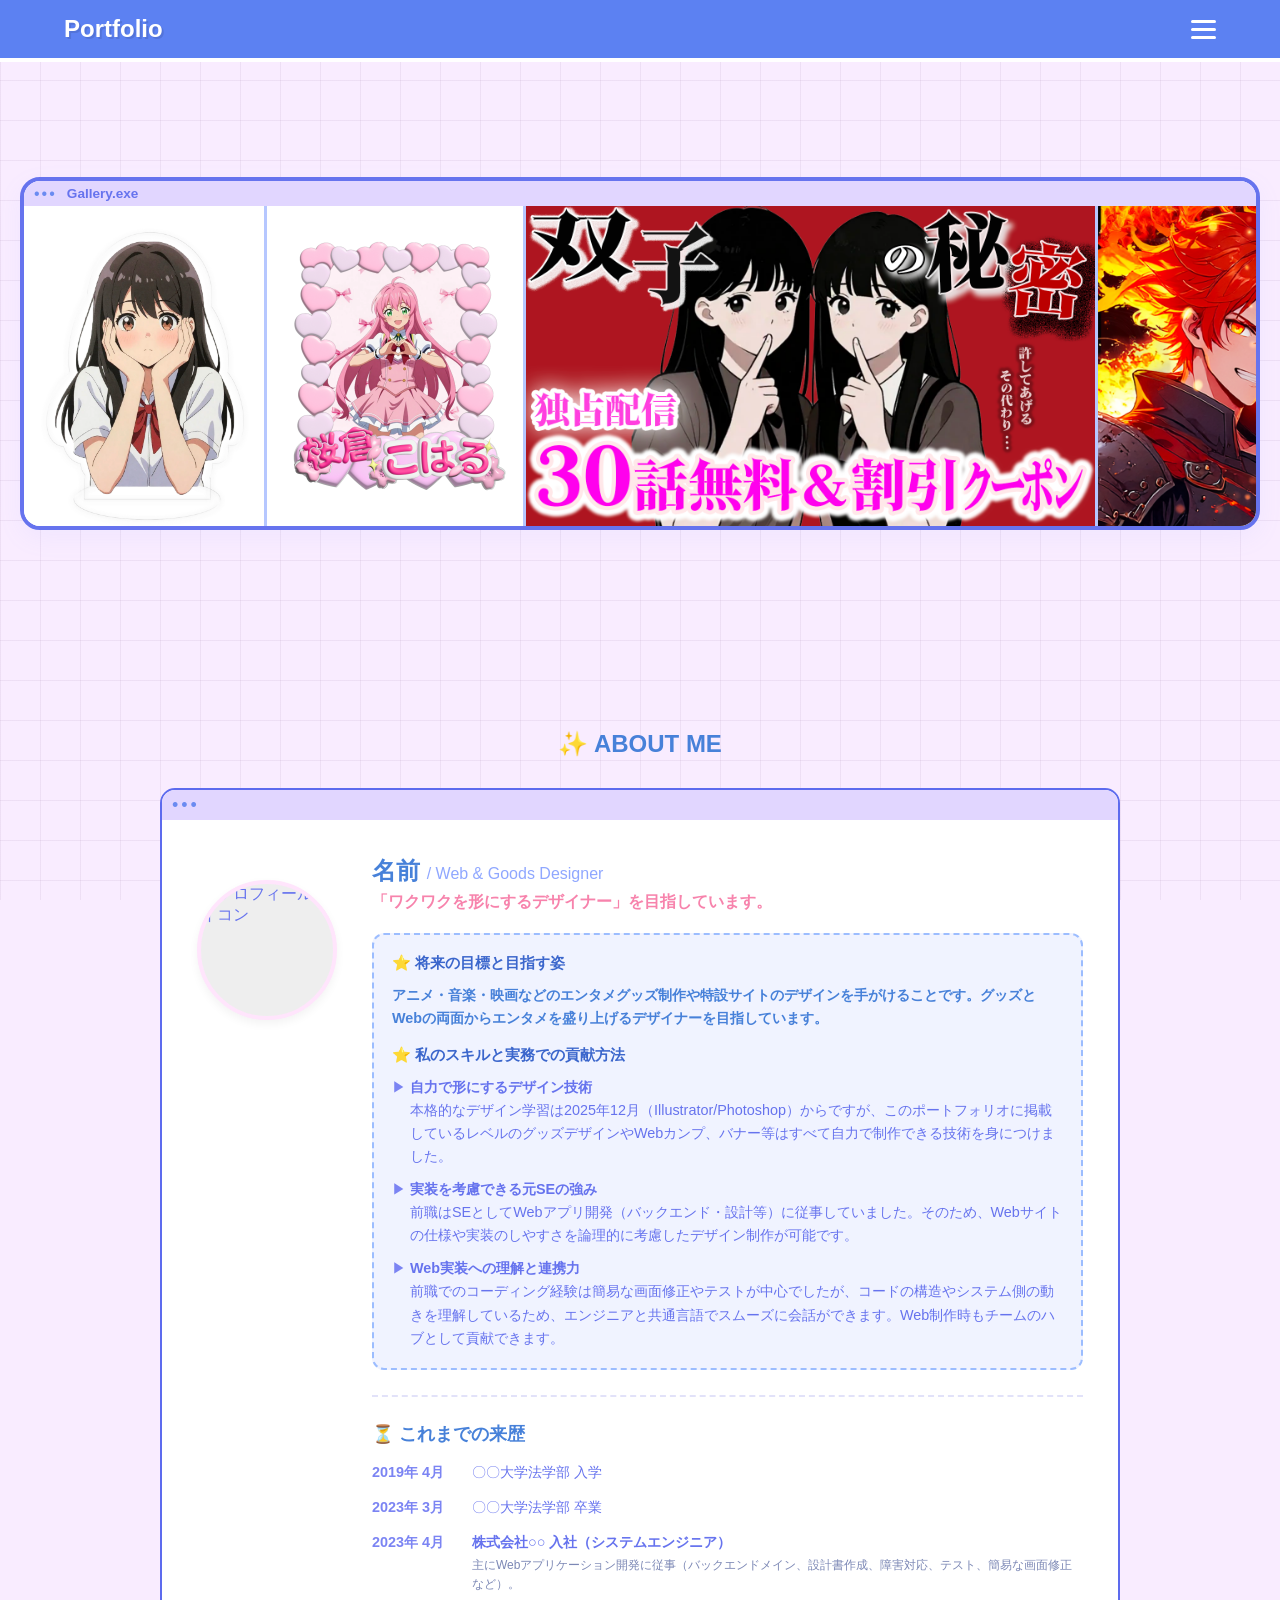
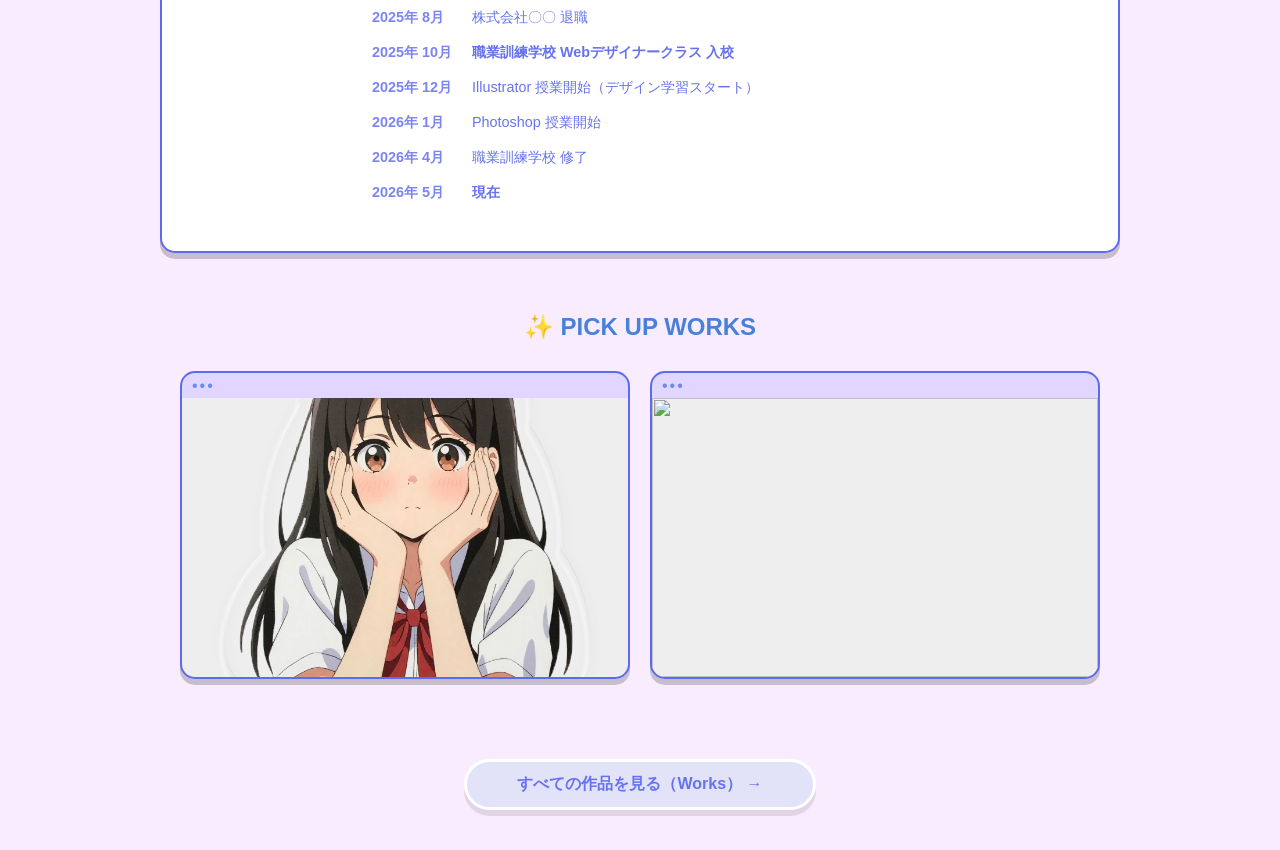
==== index.html @ a5342bfe "Add files via upload" ====
<!DOCTYPE html>
<html lang="ja">

<head>
    <meta charset="UTF-8">
    <meta name="viewport" content="width=device-width, initial-scale=1.0">
    <title>Cute Portfolio | Dreamy Works</title>
    <link rel="stylesheet" href="style.css">
    <link rel="stylesheet" href="https://fonts.googleapis.com/css2?family=Kosugi+Maru&family=Potta+One&display=swap">
    <link rel="stylesheet" href="https://cdnjs.cloudflare.com/ajax/libs/font-awesome/6.5.1/css/all.min.css">
</head>

<body class="cute-theme">

    <div id="loader">
        <div class="heart-spinner">
            <span class="heart">♥️</span>
            <p>Now Loading...</p>
        </div>
    </div>

    <header class="cute-header">
        <div class="logo">Portfolio</div>
        <div class="menu-trigger" id="menu-btn">
            <span></span><span></span><span></span>
        </div>
    </header>

    <nav id="compact-menu">
        <div class="menu-close" id="menu-close">×</div>
        <ul>
            <li><a href="index.html">TOP</a></li>
            <li><a href="#about-section">ABOUT</a></li>
            <li><a href="works.html">WORKS</a></li>
        </ul>
        <div class="menu-deco">💖✨</div>
    </nav>

    <main style="padding-top: 20px;">

        <div class="hero-section">
            <div class="window-frame hero-window">
                <div class="win-header">
                    <span class="dots">•••</span>
                    <span class="win-title-text">Gallery.exe</span>
                </div>
                <div class="hero-content">
                    <div class="hero-slider-zone">
                        <div class="slider-track">
                            <img src="image/akusutajk.png" alt="作品1">
                            <img src="image/cardcase.png" alt="作品2">
                            <img src="image/magagin_lp.png" alt="作品3">
                            <img src="image/thumbnail.png" alt="作品4">

                            <img src="image/akusutajk.png" alt="作品1リピート">
                            <img src="image/cardcase.png" alt="作品2リピート">
                            <img src="image/magagin_lp.png" alt="作品3リピート">
                            <img src="image/thumbnail.png" alt="作品4リピート">

                        </div>
                    </div>
                </div>
            </div>
        </div>

        <h2 class="main-section-title" id="about-section">✨ ABOUT ME</h2>

        <div class="profile-wrapper">
            <div class="window-frame profile-card">
                <div class="win-header">
                    <span class="dots">•••</span>
                </div>
                <div class="profile-content">
                    <div class="profile-avatar">
                        <img src="image/utiwa.png" alt="プロフィールアイコン">
                    </div>

                    <div class="profile-text">
                        <h2>名前 <span class="job-sub">/ Web & Goods Designer</span></h2>
                        <p class="intro-lead">「ワクワクを形にするデザイナー」を目指しています。</p>

                        <div class="strength-box">
                            <p class="box-title">⭐️ 将来の目標と目指す姿</p>
                            <p style="font-size: 0.9rem; line-height: 1.6; margin-bottom: 15px; font-weight: bold; color: #4781d9;">
                                アニメ・音楽・映画などのエンタメグッズ制作や特設サイトのデザインを手がけることです。グッズとWebの両面からエンタメを盛り上げるデザイナーを目指しています。</p>

                            <p class="box-title">⭐️ 私のスキルと実務での貢献方法</p>
                            <ul>
                                <li><strong>自力で形にするデザイン技術<br></strong>本格的なデザイン学習は2025年12月（Illustrator/Photoshop）からですが、このポートフォリオに掲載しているレベルのグッズデザインやWebカンプ、バナー等はすべて自力で制作できる技術を身につけました。
                                </li>
                                <li><strong>実装を考慮できる元SEの強み<br></strong>前職はSEとしてWebアプリ開発（バックエンド・設計等）に従事していました。そのため、Webサイトの仕様や実装のしやすさを論理的に考慮したデザイン制作が可能です。
                                </li>
                                <li><strong>Web実装への理解と連携力<br></strong>前職でのコーディング経験は簡易な画面修正やテストが中心でしたが、コードの構造やシステム側の動きを理解しているため、エンジニアと共通言語でスムーズに会話ができます。Web制作時もチームのハブとして貢献できます。
                                </li>
                            </ul>
                        </div>

                        <hr class="profile-divider">

                        <div class="history-section">
                            <h3>⏳ これまでの来歴</h3>
                            <ul class="history-list">
                                <li>
                                    <span class="history-date">2019年 4月</span>
                                    <span class="history-event">〇〇大学法学部 入学</span>
                                </li>
                                <li>
                                    <span class="history-date">2023年 3月</span>
                                    <span class="history-event">〇〇大学法学部 卒業</span>
                                </li>
                                <li>
                                    <span class="history-date">2023年 4月</span>
                                    <span class="history-event">
                                        <strong>株式会社○○ 入社（システムエンジニア）</strong><br>
                                        <small>主にWebアプリケーション開発に従事（バックエンドメイン、設計書作成、障害対応、テスト、簡易な画面修正など）。</small>
                                    </span>
                                </li>
                                <li>
                                    <span class="history-date">2025年 8月</span>
                                    <span class="history-event">株式会社〇〇 退職</span>
                                </li>
                                <li>
                                    <span class="history-date">2025年 10月</span>
                                    <span class="history-event"><strong>職業訓練学校 Webデザイナークラス 入校</strong></span>
                                </li>
                                <li>
                                    <span class="history-date">2025年 12月</span>
                                    <span class="history-event">Illustrator 授業開始（デザイン学習スタート）</span>
                                </li>
                                <li>
                                    <span class="history-date">2026年 1月</span>
                                    <span class="history-event">Photoshop 授業開始</span>
                                </li>
                                <li>
                                    <span class="history-date">2026年 4月</span>
                                    <span class="history-event">職業訓練学校 修了</span>
                                </li>
                                <li>
                                    <span class="history-date">2026年 5月</span>
                                    <span class="history-event"><strong>現在</strong></span>
                                </li>
                            </ul>
                        </div>
                    </div>
                </div>
            </div>
        </div>

        <section style="max-width: 1000px; margin: 60px auto 40px; padding: 0 20px;">
            <h2 class="main-section-title">✨ PICK UP WORKS</h2>

            <div class="grid-container" id="work-grid">
                <div class="work-card goods shown">
                    <div class="window-frame" onclick="openDetail(
                    'アクリルスタンド', 
                    'image/akusutajk.png,image/akusuta_mock.png,image/akusuta_mock2.png', 
                    '『推しと過ごす生活』をテーマにこちらを見つめるキャラクターが側にいるようなグッズを企画しました。<br>※サイズ展開あり', 
                    '・Illustrator（カットライン作成）<br>・Photoshop（アクリル効果作成）<br>・AIGAZOU（キャラクターの画像生成に使用）', 
                    '40分', 
                    '10代〜40代男女', 
                    'グッズ販売、展示会、ライブ、イベント、推し活、生活シーン'
                    )">
                        <div class="win-header"><span class="dots">•••</span></div>
                        <div class="win-content">
                            <img src="image/akusutajk.png" alt="">
                            <div class="hover-mask"><span>💖</span></div>
                        </div>
                    </div>
                </div>

                <div class="work-card goods shown">
                    <div class="window-frame" onclick="openDetail(
                    'うちわ', 'image/utiwa.png', 
                    'アイドルの応援グッズ「うちわ」を刺繍風に作りました。', 
                    '・Illustrator（作字、デザイン構成）<br>・Photoshop（刺繍加工、うちわ持ち手取り付け、青リボン＆ピンクリボンの生成と加工）', 
                    '8時間', 
                    '10代〜30代女性', 
                    'グッズ販売、展示会、ライブ、イベント、推し活')">
                        <div class="win-header"><span class="dots">•••</span></div>
                        <div class="win-content">
                            <img src="image/utiwa.png" alt="">
                            <div class="hover-mask"><span>💖</span></div>
                        </div>
                    </div>
                </div>
            </div>

            <div class="center-wrapper" style="margin-top: 40px;">
                <a href="works.html" id="load-more" style="text-decoration: none; text-align: center; display: inline-block;">すべての作品を見る（Works） →</a>
            </div>
        </section>
    </main>

    <div id="detail-page" class="hidden">
        <div class="detail-window">
            <div class="detail-header">
                <div class="header-left"><span class="back-btn" onclick="closeDetail()">← BACK</span></div>
                <div class="header-center"><span id="detail-title">作品詳細</span></div>
                <div class="header-right"><span class="hearts">💖💖💖</span></div>
            </div>
            <div class="detail-body" id="detail-body"></div>
        </div>
    </div>

    <script src="script.js"></script>
</body>

</html>
---- style.css ----
/* ============================================================
   1. 変数定義・基本設定
   ============================================================ */
   :root {
    --bg-blue: #ddf0ff;
    --main-pink: #ffe5fc;
    --accent-purple: #e2e2f9;
    --light-yellow: #FFFACD;
    --text-color: #6673ee;
    --white-border: 4px solid #FFFFFF;
    --win-border: #7b84f3;
}

* { 
    box-sizing: border-box; 
    margin: 0; 
    padding: 0; 
}

body {
    background-color: #f9ecff; 
    background-image:
        linear-gradient(90deg, rgba(194, 168, 204, 0.2) 1px, transparent 1px),
        linear-gradient(rgba(194, 168, 204, 0.2) 1px, transparent 1px);
    background-size: 40px 40px;
    background-attachment: fixed;
    color: var(--text-color);
    font-family: 'Kosugi Maru', sans-serif;
    overflow-x: hidden;
}

/* ============================================================
   2. 共通レイアウト・セクションタイトル
   ============================================================ */
.center-wrapper { 
    display: flex; 
    justify-content: center; 
    width: 100%; 
    margin: 30px 0; 
}

/* TOPページ専用：外置きの大きなセクションタイトル設定 */
.main-section-title {
    text-align: center;
    margin: 60px auto 30px;
    font-size: 1.5rem;
    color: #4781d9;
    font-weight: bold;
    display: flex;
    align-items: center;
    justify-content: center;
    gap: 10px;
}

/* ============================================================
   3. コンポーネント (ローディング・ヘッダー・メニュー)
   ============================================================ */
#loader {
    position: fixed; inset: 0; 
    background: var(--accent-purple);
    z-index: 10000; 
    display: flex; justify-content: center; align-items: center;
    transition: 0.5s;
}
.heart-spinner { text-align: center; }
.heart { 
    font-size: 4rem; color: var(--main-pink); 
    display: block; animation: heartBeat 1s infinite; 
}

.cute-header {
    background-color: #5c81f2;
    border-bottom: var(--white-border);
    padding: 15px 5%;
    display: flex; justify-content: space-between; align-items: center;
    position: sticky; top: 0; z-index: 1000;
    width: 100%;
}
.logo { font-size: 1.5rem; color: #FFFFFF; text-shadow: 2px 2px 0 rgba(0,0,0,0.1); font-weight: bold; }

/* 💡 ヘッダー内のマルチページ切り替えタブ */
.page-nav-bar {
    display: flex;
    gap: 15px;
}

.nav-link {
    color: #FFFFFF;
    text-decoration: none;
    font-weight: bold;
    font-size: 0.95rem;
    padding: 6px 18px;
    border-radius: 20px;
    transition: 0.3s;
    background: rgba(255, 255, 255, 0.15);
    border: 2px solid transparent;
}

.nav-link:hover {
    background: rgba(255, 255, 255, 0.3);
}

.nav-link.active {
    background: #FFFFFF;
    color: #5c81f2;
    box-shadow: 0 3px 0 rgba(0, 0, 0, 0.1);
}

/* ハンバーガーメニュー */
.menu-trigger { cursor: pointer; display: flex; flex-direction: column; gap: 5px; }
.menu-trigger span { display: block; width: 25px; height: 3px; background: #FFF; border-radius: 5px; }

#compact-menu {
    position: fixed; top: 70px; right: 20px; width: 200px;
    background: #FFFFFF; border: 4px solid var(--main-pink); border-radius: 20px;
    padding: 20px; z-index: 2000; display: none; box-shadow: 0 8px 20px rgba(0,0,0,0.1);
}
#compact-menu.open { display: block; }
#compact-menu ul { list-style: none; text-align: center; }
#compact-menu a { color: var(--text-color); text-decoration: none; display: block; padding: 10px; font-weight: bold; }

/* ============================================================
   4. ボタン・タブ各種
   ============================================================ */
.filter-tab-bar { display: flex; gap: 10px; flex-wrap: wrap; justify-content: center; }

.tab-btn {
    background: #FFFFFF; border: 2px solid #9cbdff; color: #6a8bf1;
    padding: 8px 25px; border-radius: 50px; cursor: pointer;
    font-weight: bold; font-family: inherit; transition: 0.3s;
    box-shadow: 0 4px 0 rgba(0,0,0,0.1);
}
.tab-btn:hover { transform: translateY(-2px); }
.tab-btn.active {
    background: #4781d9; color: #FFFFFF; transform: translateY(2px);
    box-shadow: 0 2px 0 rgba(0,0,0,0.1);
}

#load-more {
    background: var(--accent-purple); border: 3px solid #FFF; color: var(--text-color);
    padding: 12px 50px; border-radius: 50px; font-weight: bold;
    cursor: pointer; box-shadow: 0 6px 0 rgba(0,0,0,0.1); transition: 0.3s;
}

/* ============================================================
   5. 作品グリッド
   ============================================================ */
.grid-container {
    display: grid; grid-template-columns: repeat(2, 1fr); gap: 20px;
    max-width: 1000px; margin: 0 auto; padding: 0 20px 40px;
}
.work-card { display: none; }
.work-card.shown { display: block; animation: popIn 0.5s; }

.window-frame {
    background: #5d6bee; border: 2px solid #5d6bee; border-radius: 15px;
    overflow: hidden; box-shadow: 0 6px 0 rgba(0, 0, 0, 0.2);
    transition: 0.3s; cursor: pointer; position: relative;
}
.win-header { background:#e1d6ff; height: 25px; padding-left: 10px; display: flex; align-items: center; }
.dots { color: #6a8bf1; letter-spacing: 2px; font-size: 16px; }

.win-content { position: relative; aspect-ratio: 16/10; background: #eee; }
.win-content img { width: 100%; height: 100%; object-fit: cover; display: block; }

.hover-mask {
    position: absolute; inset: 0; background: rgba(255,182,193,0.8);
    display: flex; justify-content: center; align-items: center; 
    opacity: 0; transition: 0.3s; color: white; font-weight: bold;
}
.window-frame:hover .hover-mask { opacity: 1; }

/* ============================================================
   6. 詳細ポップアップ
   ============================================================ */
#detail-page {
    position: fixed; top: 0; left: 0; 
    width: 100vw; height: 100vh;
    background: var(--light-yellow); 
    z-index: 9999;
    display: none !important; 
    flex-direction: column;
}
#detail-page:not(.hidden) { display: flex !important; }
.hidden { display: none !important; }

.detail-window {
    width: 100%; height: 100%;
    display: flex; flex-direction: column;
}

.detail-header {
    background: #77bbff; 
    height: 50px;
    display: flex; 
    align-items: center; 
    padding: 0 20px; 
    border-bottom: 3px solid #FFFFFF;
    position: relative;
}

.back-btn {
    background: #FFFFFF; 
    color: #ffa8f2;
    padding: 4px 12px;    
    border-radius: 20px;
    font-size: 0.9rem; 
    font-weight: bold; 
    cursor: pointer;
    border: 2px solid #FFFFFF; 
    transition: 0.2s;
    box-shadow: 0 2px 4px rgba(0,0,0,0.1);
    position: relative;
    z-index: 10;
}

#detail-title { 
    color: #FFFFFF; 
    font-size: 1.3rem; 
    font-weight: bold; 
    position: absolute;
    left: 50%;
    top: 50%;
    transform: translate(-50%, -50%); 
    white-space: nowrap; 
    z-index: 1;
}

.detail-header > *:last-child {
    margin-left: auto;
    position: relative;
    z-index: 10;
}

.detail-body {
    flex: 1; 
    display: flex; 
    flex-direction: row; 
    gap: 40px;
    padding: 40px 5%; 
    overflow-y: auto;
    align-items: flex-start;
}

/* 詳細内：左側枠 */
#detail-img-container {
    flex: 1.4; 
    width: 100%;
    min-width: 0; 
    display: flex;
    flex-direction: column;
    align-items: stretch;
    position: relative;
    padding-bottom: 55px; 
}

.iframe-wrapper {
    position: relative;
    width: 100%;
    aspect-ratio: 16 / 11; 
    background: #ffffff; 
    border-radius: 18px;
    border: 4px solid #b8b8ff; 
    box-shadow: 0 10px 0 rgba(123, 132, 243, 0.15);
    overflow: hidden;
    padding-top: 35px;
}

.iframe-wrapper::before {
    content: "● ● ●"; 
    position: absolute; top: 0; left: 0; 
    width: 100%; height: 35px; 
    background: var(--accent-purple);
    color: var(--win-border); 
    font-size: 10px; 
    line-height: 35px; 
    padding-left: 20px; 
    border-bottom: 3px solid var(--win-border);
    z-index: 10;
}

.iframe-wrapper img, 
.iframe-wrapper iframe {
    width: 100%;
    height: 100%;
    border: none;
    display: block;
}

#detail-img-container.type-image .iframe-wrapper {
    aspect-ratio: auto !important;
    height: auto !important;
}
#detail-img-container.type-image .iframe-wrapper img {
    width: 100% !important;
    height: auto !important;
    max-height: 65vh;
    object-fit: contain !important;
}

/* 複数画像並びスタイル */
#detail-img-container.multi-active .iframe-wrapper {
    aspect-ratio: auto !important;
    height: auto !important;
    display: flex;
    flex-direction: column;
    gap: 20px; 
    padding: 55px 20px 20px 20px; 
}

#detail-img-container.multi-active .iframe-wrapper img {
    width: 100% !important;
    height: auto !important;
    object-fit: contain !important;
    border-radius: 10px;
    box-shadow: 0 4px 10px rgba(0,0,0,0.05);
}
#detail-img-container.multi-active .iframe-wrapper iframe {
    width: 100% !important;
    height: 500px !important;
    border-radius: 10px;
}

.button-area { 
    display: flex; 
    justify-content: flex-end; 
    position: absolute;
    bottom: 0;
    right: 0;
    width: auto;
    margin-top: 0;
    z-index: 100;
}

#detail-img-container.multi-active .button-area {
    position: relative;
    margin-top: 15px;
    display: flex;
    flex-wrap: wrap;
    gap: 10px;
    justify-content: flex-end;
}

.visit-link {
    padding: 8px 24px; 
    background: #93b6ff; 
    color: #fff !important;
    text-decoration: none; 
    border-radius: 30px; 
    font-size: 0.9rem;
    font-weight: bold;
    border: 3px solid #FFF; 
    transition: 0.2s;
    box-shadow: 0 4px 0 rgba(0,0,0,0.1);
}
.visit-link:hover {
    transform: translateY(2px);
    box-shadow: 0 2px 0 rgba(0,0,0,0.1);
}

/* 詳細内：右側テキスト */
#detail-desc-container {
    flex: 1; 
    width: 100%;
    min-width: 0; 
    display: flex; 
    flex-direction: column; 
    gap: 15px;
}

.balloon-text {
    position: relative;
    background: #eef7ff; 
    border: 2px solid #b8baff; 
    border-radius: 15px;
    padding: 18px;
    font-size: 0.95rem;
    line-height: 1.7;
    color: var(--text-color);
    font-weight: bold;
    box-shadow: 0 4px 6px rgba(0,0,0,0.03);
    animation: popIn 0.4s ease forwards;
}

.balloon-text::before {
    content: "";
    position: absolute;
    left: -10px; 
    top: 22px;
    border-style: solid;
    border-width: 8px 10px 8px 0;
    border-color: transparent #b8baff transparent transparent; 
    z-index: 1;
}
.balloon-text::after {
    content: "";
    position: absolute;
    left: -8px;
    top: 22px;
    border-style: solid;
    border-width: 8px 10px 8px 0;
    border-color: transparent #eef7ff transparent transparent; 
    z-index: 2;
}

.spec-item {
    background: #FFF; 
    border-radius: 15px; 
    padding: 14px 18px; 
    border: 2px solid #e2e2f9;
}

/* ============================================================
   7. 自己紹介カード（プロフィールエリア）
   ============================================================ */
.profile-wrapper {
    max-width: 1000px;
    margin: 0 auto 40px;
    padding: 0 20px;
}

.profile-card {
    background: #ffffff !important;
    cursor: default !important;
}

/* 💡 無印ウィンドウ（ドットだけ）のヘッダー高さ・余白調整 */
.profile-card .win-header {
    height: 30px;
    background: #e1d6ff;
    padding-left: 10px;
    display: flex;
    align-items: center;
}

.profile-card .dots {
    color: #6a8bf1;
    letter-spacing: 3px;
    font-size: 18px;
}

.profile-content {
    display: flex;
    gap: 35px;
    padding: 35px;
    align-items: flex-start; 
}

.profile-avatar {
    flex-shrink: 0;
    width: 140px;
    height: 140px;
    border-radius: 50%;
    border: 4px solid var(--main-pink);
    overflow: hidden;
    background: #eee;
    box-shadow: 0 4px 10px rgba(0,0,0,0.05);
    position: sticky; 
    top: 90px;
}

.profile-avatar img {
    width: 100%;
    height: 100%;
    object-fit: cover;
}

.profile-text {
    flex: 1;
    color: var(--text-color);
}

.profile-text h2 {
    font-size: 1.5rem;
    margin-bottom: 5px;
    color: #4781d9;
}

.job-sub {
    font-size: 1rem;
    color: #8fa7ff;
    font-weight: normal;
}

.intro-lead {
    font-size: 1rem;
    font-weight: bold;
    margin-bottom: 20px;
    color: #f783ac; 
}

/* アピール強みボックス */
.strength-box {
    background: #f0f3ff;
    border: 2px dashed #9cbdff;
    border-radius: 12px;
    padding: 18px;
    margin-bottom: 25px;
}

/* 星アイコンの上下完璧中央揃え設定 */
.box-title {
    font-weight: bold;
    font-size: 0.95rem;
    margin-bottom: 10px;
    color: #3b66cc;
    display: flex;
    align-items: center;
    gap: 6px; 
}

.strength-box ul {
    list-style: none;
    padding-left: 0;
}

.strength-box li {
    font-size: 0.9rem;
    line-height: 1.6;
    margin-bottom: 10px;
    position: relative;
    padding-left: 18px;
}

.strength-box li:last-child {
    margin-bottom: 0;
}

.strength-box li::before {
    content: "▶︎";
    position: absolute;
    left: 0;
    color: #7b84f3;
}

.profile-divider {
    border: none;
    border-top: 2px dashed var(--accent-purple);
    margin: 25px 0;
}

.history-section h3 {
    font-size: 1.1rem;
    margin-bottom: 15px;
    color: #4781d9;
}

/* タイムライン */
.history-list {
    list-style: none;
    font-size: 0.9rem;
    line-height: 1.6;
}

.history-list li {
    display: flex;
    margin-bottom: 12px;
    align-items: flex-start;
}

.history-date {
    font-weight: bold;
    color: #7b84f3;
    width: 100px;
    flex-shrink: 0;
}

.history-event {
    flex: 1;
}

.history-event small {
    color: #7c88b5;
    display: block;
    margin-top: 2px;
}

/* ============================================================
   8. アニメーション
   ============================================================ */
@keyframes heartBeat { 0%, 100% { transform: scale(1); } 50% { transform: scale(1.2); } }
@keyframes popIn { from { opacity: 0; transform: scale(0.9); } to { opacity: 1; transform: scale(1); } }

/* ============================================================
   9. レスポンシブ（スマホ・タブレット対応）
   ============================================================ */
@media (max-width: 900px) {
    .detail-body { 
        flex-direction: column; 
        padding: 20px;
        gap: 25px;
    }
    #detail-img-container, 
    #detail-desc-container { 
        flex: none; 
        width: 100%; 
    }
    .balloon-text::before {
        left: 25px; top: -10px;
        border-width: 0 8px 10px 8px;
        border-color: transparent transparent #b8baff transparent;
    }
    .balloon-text::after {
        left: 25px; top: -8px;
        border-width: 0 8px 10px 8px;
        border-color: transparent transparent #eef7ff transparent;
    }
    .grid-container { 
        grid-template-columns: 1fr; 
    }
}

@media (max-width: 768px) {
    .profile-content {
        flex-direction: column;
        align-items: center;
        padding: 20px;
        gap: 20px;
    }
    .profile-avatar {
        position: relative;
        top: 0;
        width: 110px;
        height: 110px;
    }
    .profile-text h2 {
        text-align: center;
    }
    .intro-lead {
        text-align: center;
    }
    .history-list li {
        flex-direction: column;
        margin-bottom: 15px;
    }
    .history-date {
        width: auto;
        margin-bottom: 2px;
    }  
}

/* ============================================================
   🌟 ファーストビュー（文字なし・青枠目一杯フルスライダー）
============================================================ */
.hero-section {
    max-width: 1000px;
    margin: 85px auto 25px; /* ヘッダーとの隙間 */
    padding: 0 20px;
    box-sizing: border-box;
}

/* ヒーローウィンドウ枠 */
.hero-window {
    background: #FFFFFF !important;
    border: 4px solid #b6c7ff !important; /* 他のウィンドウと統一された綺麗なパープルブルー */
    border-radius: 20px !important;
    box-shadow: 0 8px 24px rgba(143, 167, 255, 0.08) !important;
    overflow: hidden;
    width: 100%;
    box-sizing: border-box;
}

/* ウィンドウタイトルテキスト */
.win-title-text {
    font-size: 0.85rem !important;
    color: #8fa7ff !important;
    font-weight: bold !important;
    margin-left: 10px !important;
    font-family: 'Kosugi Maru', sans-serif !important;
}

/* ウィンドウ内側：余白をゼロにして画像が枠一杯に広がるように修正 */
.hero-content {
    padding: 0 !important;
    margin: 0 !important;
    background: #FFFFFF !important;
    overflow: hidden;
    display: block !important;
    width: 100%;
}

/* スライダーの表示窓（横幅100%・デスクトップでの絶妙な高さに調整） */
.hero-slider-zone {
    width: 100%;
    height: 380px; /* 💡デスクトップ画面でダイナミックに見える高さ */
    overflow: hidden;
    position: relative;
    margin: 0 !important;
    padding: 0 !important;
}

/* 画像を横一列に100%で並べるトラック */
.slider-track {
    display: flex;
    width: 400%; /* 画像4枚分（100% × 4） */
    height: 100%;
    animation: scrollFullSlider 20s linear infinite; /* 💡20秒かけてゆっくり1周ループ */
}

/* ============================================================
   🌟 ファーストビュー（文字なし・青枠目一杯フルスライダー：4作品対応版）
============================================================ */
/* ============================================================
   🌟 ファーストビュー（ウィンドウ全体を大きく拡大＋余白完全ゼロ版）
============================================================ */
.hero-section {
    max-width: 1600px; /* 💡元の1000pxから1200pxに広げて、ウィンドウ全体を大きくしました */
    margin: 95px auto 200px; /* 上下のバランスを微調整 */
    padding: 0 20px;
    box-sizing: border-box;
}

/* ヒーローウィンドウ枠 */
.hero-window {
    background: #FFFFFF !important;
    border: 4px solid #6673ee !important;
    border-radius: 20px !important;
    box-shadow: 0 8px 24px rgba(143, 167, 255, 0.08) !important;
    overflow: hidden;
    width: 100%;
    box-sizing: border-box;
}

/* ウィンドウタイトルテキスト */
.win-title-text {
    font-size: 0.85rem !important;
    color: #6673ee !important;
    font-weight: bold !important;
    margin-left: 10px !important;
    font-family: 'Kosugi Maru', sans-serif !important;
}

/* ウィンドウ内側 */
.hero-content {
    padding: 0 !important;
    margin: 0 !important;
    background: #FFFFFF !important;
    overflow: hidden;
    display: block !important;
    width: 100%;
}

/* スライダーの表示窓：ウィンドウの横幅拡大に合わせて、高さも320pxに引き上げます */
.hero-slider-zone {
    width: 100%;
    height: 320px !important; /* 💡元の260pxから320pxに拡大！上下の余白なしをキープ */
    overflow: hidden;
    position: relative;
    margin: 0 !important;
    padding: 0 !important;
    display: flex;
}

/* 画像を横一列に並べるトラック */
.slider-track {
    display: flex;
    width: max-content !important; 
    height: 100% !important;
    animation: scrollFullSlider 50s linear infinite;
}

/* 作品画像：拡大した窓（320px）の縦いっぱいに100%密着表示 */
.slider-track img {
    width: auto !important;       
    height: 100% !important;      /* 💡新しい縦幅320pxに自動で100%フィット */
    display: block !important;    
    object-fit: cover !important; /* 余白を作らずに100%敷き詰める */
    margin: 0 !important;         
    padding: 0 !important;        /* 上下左右の余白は完全にゼロ */
    box-sizing: border-box;
    
    /* 作品同士を分ける境界線 */
    border-right: 3px solid #b6c7ff !important; 
}

/* 最後の画像の右側の線だけ消す設定 */
.slider-track img:last-child {
    border-right: none !important;
}

/* 無限ループアニメーション */
@keyframes scrollFullSlider {
    0% { transform: translateX(0); }
    100% { transform: translateX(-50%); }
}

/* 📱 スマホ用レスポンシブ（スマホでは画面幅いっぱいに自動でフィット） */
@media (max-width: 768px) {
    .hero-section {
        margin: 75px auto 15px;
        padding: 0 10px; /* スマホでは画面を広く使うため端の余白を少しスリムに */
    }
    .hero-slider-zone {
        height: 160px !important; /* スマホ側も元の140pxから160pxに少し大きく修正 */
    }
}
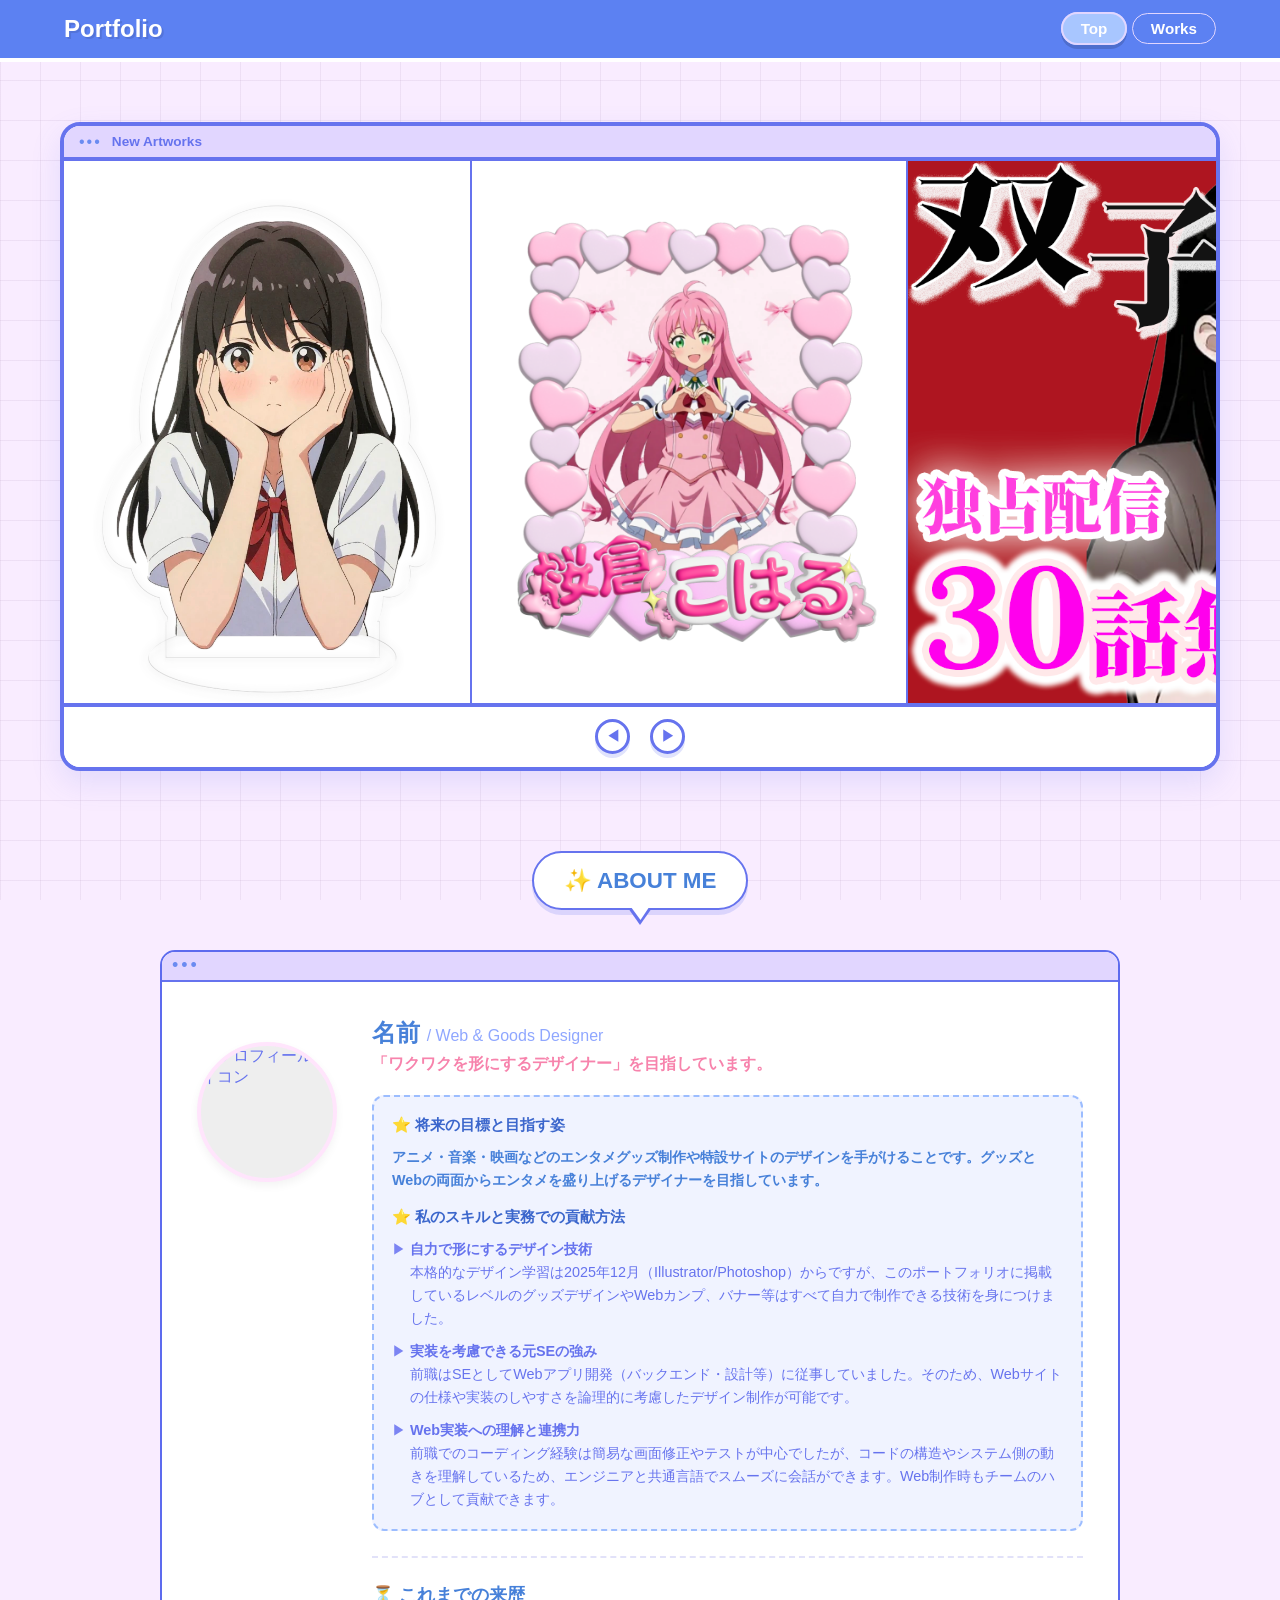
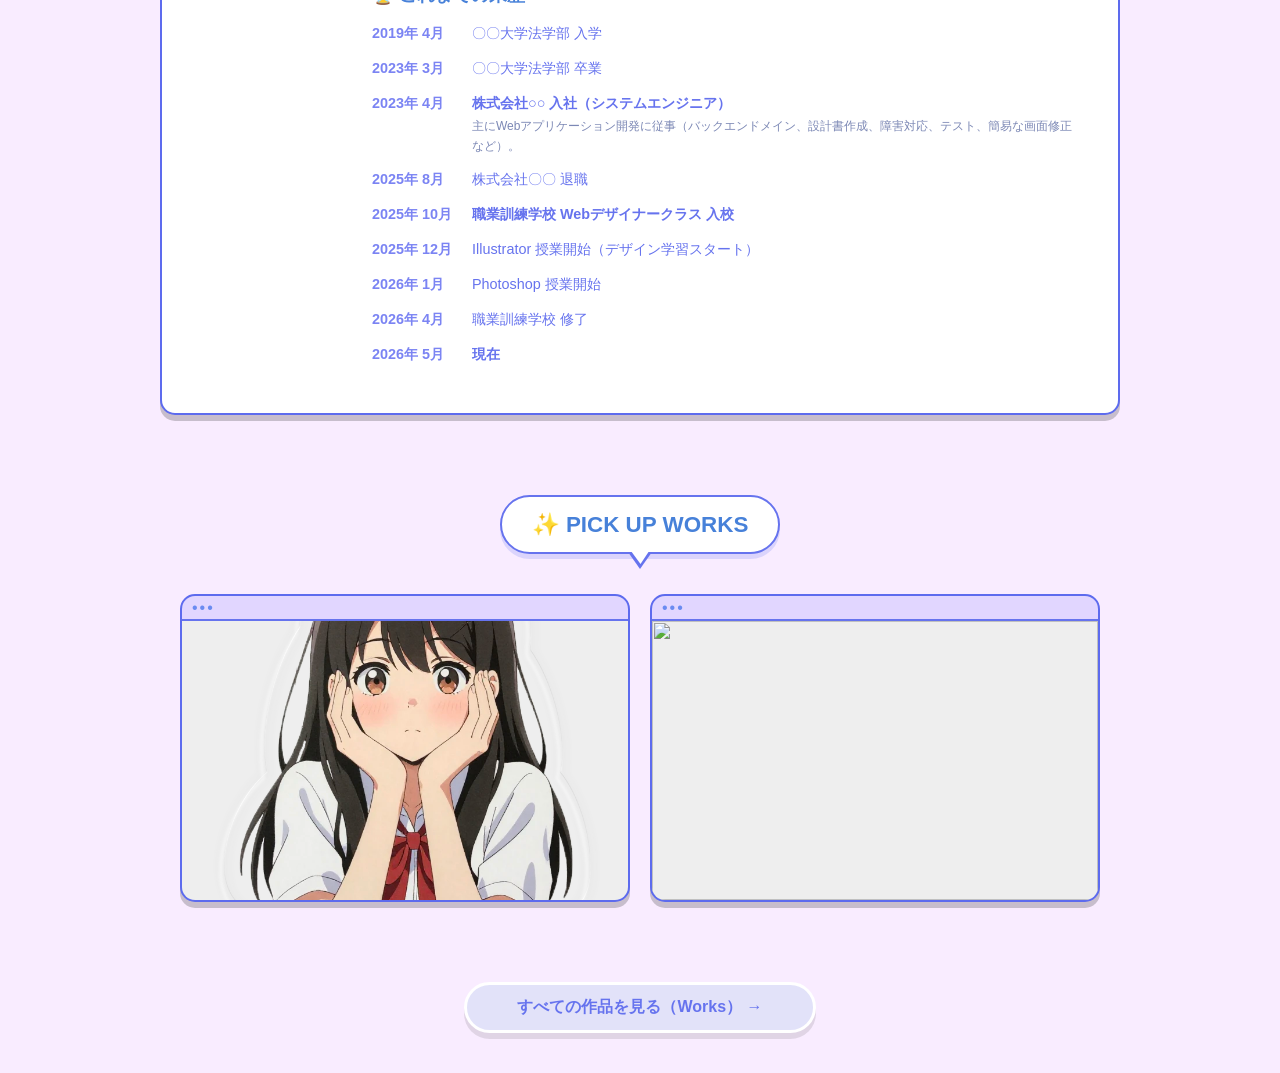
==== commit e7bea2ed: "Add files via upload" ====
--- a/index.html
+++ b/index.html
@@ -4,7 +4,7 @@
 <head>
     <meta charset="UTF-8">
     <meta name="viewport" content="width=device-width, initial-scale=1.0">
-    <title>Cute Portfolio | Dreamy Works</title>
+    <title>Portfolio</title>
     <link rel="stylesheet" href="style.css">
     <link rel="stylesheet" href="https://fonts.googleapis.com/css2?family=Kosugi+Maru&family=Potta+One&display=swap">
     <link rel="stylesheet" href="https://cdnjs.cloudflare.com/ajax/libs/font-awesome/6.5.1/css/all.min.css">
@@ -21,12 +21,16 @@
 
     <header class="cute-header">
         <div class="logo">Portfolio</div>
-        <div class="menu-trigger" id="menu-btn">
+        <div class="page-nav-bar">
+            <a href="index.html" class="nav-link active">Top</a>
+            <a href="works.html" class="nav-link">Works</a>
+        </div>
+        <!-- <div class="menu-trigger" id="menu-btn">
             <span></span><span></span><span></span>
-        </div>
+        </div> -->
     </header>
 
-    <nav id="compact-menu">
+    <!-- <nav id="compact-menu">
         <div class="menu-close" id="menu-close">×</div>
         <ul>
             <li><a href="index.html">TOP</a></li>
@@ -34,36 +38,37 @@
             <li><a href="works.html">WORKS</a></li>
         </ul>
         <div class="menu-deco">💖✨</div>
-    </nav>
+    </nav> -->
 
     <main style="padding-top: 20px;">
 
-        <div class="hero-section">
-            <div class="window-frame hero-window">
-                <div class="win-header">
+        <section class="hero-section">
+            <div class="hero-window">
+                <div class="hero-header">
                     <span class="dots">•••</span>
-                    <span class="win-title-text">Gallery.exe</span>
-                </div>
-                <div class="hero-content">
-                    <div class="hero-slider-zone">
-                        <div class="slider-track">
-                            <img src="image/akusutajk.png" alt="作品1">
-                            <img src="image/cardcase.png" alt="作品2">
-                            <img src="image/magagin_lp.png" alt="作品3">
-                            <img src="image/thumbnail.png" alt="作品4">
-
-                            <img src="image/akusutajk.png" alt="作品1リピート">
-                            <img src="image/cardcase.png" alt="作品2リピート">
-                            <img src="image/magagin_lp.png" alt="作品3リピート">
-                            <img src="image/thumbnail.png" alt="作品4リピート">
-
-                        </div>
-                    </div>
-                </div>
-            </div>
-        </div>
-
-        <h2 class="main-section-title" id="about-section">✨ ABOUT ME</h2>
+                    <span class="win-title-text">New Artworks</span>
+                </div>        
+                <div class="hero-slider-zone">
+                    <div class="slider-track" id="hero-track">
+                        <img src="image/akusutajk.png" alt="作品1">
+                        <img src="image/cardcase.png" alt="作品2">
+                        <img src="image/magagin_lp.png" alt="作品3">
+                        <img src="image/thumbnail.png" alt="作品4">
+                        </div>
+                </div>
+                
+                <div class="hero-controls-wrapper">
+                    <button class="hero-arrow hero-prev" id="hero-prev-btn">◀</button>
+                    <button class="hero-arrow hero-next" id="hero-next-btn">▶</button>
+                </div>
+            </div>
+        </section>
+                
+        <div class="balloon-title-wrapper" id="about-section">
+            <div class="title-balloon-box">
+                <h2 class="main-section-title balloon-title">✨ ABOUT ME</h2>
+            </div>
+        </div>
 
         <div class="profile-wrapper">
             <div class="window-frame profile-card">
@@ -147,7 +152,11 @@
         </div>
 
         <section style="max-width: 1000px; margin: 60px auto 40px; padding: 0 20px;">
-            <h2 class="main-section-title">✨ PICK UP WORKS</h2>
+            <div class="balloon-title-wrapper">
+                <div class="title-balloon-box">
+                    <h2 class="main-section-title balloon-title">✨ PICK UP WORKS</h2>
+                </div>
+            </div>
 
             <div class="grid-container" id="work-grid">
                 <div class="work-card goods shown">
--- a/style.css
+++ b/style.css
@@ -1,7 +1,7 @@
 /* ============================================================
    1. 変数定義・基本設定
    ============================================================ */
-   :root {
+:root {
     --bg-blue: #ddf0ff;
     --main-pink: #ffe5fc;
     --accent-purple: #e2e2f9;
@@ -11,14 +11,14 @@
     --win-border: #7b84f3;
 }
 
-* { 
-    box-sizing: border-box; 
-    margin: 0; 
-    padding: 0; 
+* {
+    box-sizing: border-box;
+    margin: 0;
+    padding: 0;
 }
 
 body {
-    background-color: #f9ecff; 
+    background-color: #f9ecff;
     background-image:
         linear-gradient(90deg, rgba(194, 168, 204, 0.2) 1px, transparent 1px),
         linear-gradient(rgba(194, 168, 204, 0.2) 1px, transparent 1px);
@@ -32,254 +32,452 @@
 /* ============================================================
    2. 共通レイアウト・セクションタイトル
    ============================================================ */
-.center-wrapper { 
-    display: flex; 
-    justify-content: center; 
-    width: 100%; 
-    margin: 30px 0; 
-}
-
-/* TOPページ専用：外置きの大きなセクションタイトル設定 */
+.center-wrapper {
+    display: flex;
+    justify-content: center;
+    width: 100%;
+    margin: 30px 0;
+}
+
 .main-section-title {
     text-align: center;
-    margin: 60px auto 30px;
-    font-size: 1.5rem;
+    margin: 0;
+    font-size: 1.4rem;
     color: #4781d9;
     font-weight: bold;
     display: flex;
     align-items: center;
     justify-content: center;
-    gap: 10px;
+    gap: 8px;
+    white-space: nowrap;
+}
+
+.balloon-title-wrapper {
+    display: flex;
+    justify-content: center;
+    width: 100%;
+    margin: 80px auto 40px;
+}
+
+.title-balloon-box {
+    position: relative;
+    background: #FFFFFF;
+    border: 2.5px solid #6673ee;
+    padding: 14px 30px;
+    border-radius: 30px;
+    box-shadow: 0 5px 0 rgba(102, 115, 238, 0.2);
+    display: block;
+    width: fit-content;
+}
+
+.title-balloon-box::after {
+    content: "";
+    position: absolute;
+    bottom: -12px;
+    left: 50%;
+    transform: translateX(-50%);
+    border-style: solid;
+    border-width: 15px 10px 0 11px;
+    border-color: #FFFFFF transparent transparent transparent;
+    z-index: 2;
+}
+
+.title-balloon-box::before {
+    content: "";
+    position: absolute;
+    bottom: -17px;
+    left: 50%;
+    transform: translateX(-50%);
+    border-style: solid;
+    border-width: 17px 12px 0 12px;
+    border-color: #6673ee transparent transparent transparent;
+    z-index: 1;
 }
 
 /* ============================================================
    3. コンポーネント (ローディング・ヘッダー・メニュー)
    ============================================================ */
 #loader {
-    position: fixed; inset: 0; 
+    position: fixed;
+    inset: 0;
     background: var(--accent-purple);
-    z-index: 10000; 
-    display: flex; justify-content: center; align-items: center;
+    z-index: 10000;
+    display: flex;
+    justify-content: center;
+    align-items: center;
     transition: 0.5s;
 }
-.heart-spinner { text-align: center; }
-.heart { 
-    font-size: 4rem; color: var(--main-pink); 
-    display: block; animation: heartBeat 1s infinite; 
+
+.heart-spinner {
+    text-align: center;
+}
+
+.heart {
+    font-size: 4rem;
+    color: var(--main-pink);
+    display: block;
+    animation: heartBeat 1s infinite;
 }
 
 .cute-header {
     background-color: #5c81f2;
     border-bottom: var(--white-border);
     padding: 15px 5%;
-    display: flex; justify-content: space-between; align-items: center;
-    position: sticky; top: 0; z-index: 1000;
-    width: 100%;
-}
-.logo { font-size: 1.5rem; color: #FFFFFF; text-shadow: 2px 2px 0 rgba(0,0,0,0.1); font-weight: bold; }
-
-/* 💡 ヘッダー内のマルチページ切り替えタブ */
-.page-nav-bar {
+    display: flex;
+    justify-content: space-between; /* ロゴが左、ナビが右に配置されます */
+    align-items: center;
+    position: sticky;
+    top: 0;
+    z-index: 1000;
+    width: 100%;
+}
+
+
+/* もしロゴの直後にボタンを置きたい（左側に寄せる）場合は以下のように変更 */
+/* .page-nav-bar {
     display: flex;
     gap: 15px;
-}
+    margin-left: 30px; 
+    margin-right: auto;
+} */
+
+.logo {
+    font-size: 1.5rem;
+    color: #FFFFFF;
+    text-shadow: 2px 2px 0 rgba(0, 0, 0, 0.1);
+    font-weight: bold;
+}
+
 
 .nav-link {
-    color: #FFFFFF;
+    color: #ffffff;
     text-decoration: none;
     font-weight: bold;
     font-size: 0.95rem;
     padding: 6px 18px;
     border-radius: 20px;
     transition: 0.3s;
-    background: rgba(255, 255, 255, 0.15);
-    border: 2px solid transparent;
-}
-
+    background: #5c81f2 !important;
+    border: 0.5px solid #e1d6ff;
+}
+
+/* マウスホバー時のスタイル（色が少し濃くなり、浮き上がる） */
 .nav-link:hover {
     background: rgba(255, 255, 255, 0.3);
-}
-
+    border: 2px solid rgba(255, 255, 255, 0.5);
+    /* transform: translateY(-2px); 少し上に動く */
+    cursor: pointer;
+}
+
+/* 現在のページにいる状態（アクティブ） */
 .nav-link.active {
+    background: #a8c6ff !important;
+    color: #ffffff !important;
+    box-shadow: 0 4px 0 rgba(0, 0, 0, 0.15); /* 影を強調して「押されている感」を出す */
+    transform: translateY(2px); /* 少し沈んだ見た目にする */
+    border: 2px solid #e1d6ff; /* 薄い色で枠をつけて強調 */
+    pointer-events: none; /* クリック無効化（現在のページなので） */
+}
+
+.menu-trigger {
+    cursor: pointer;
+    display: flex;
+    flex-direction: column;
+    gap: 5px;
+}
+
+.menu-trigger span {
+    display: block;
+    width: 25px;
+    height: 3px;
+    background: #FFF;
+    border-radius: 5px;
+}
+
+#compact-menu {
+    position: fixed;
+    top: 70px;
+    right: 20px;
+    width: 200px;
     background: #FFFFFF;
-    color: #5c81f2;
-    box-shadow: 0 3px 0 rgba(0, 0, 0, 0.1);
-}
-
-/* ハンバーガーメニュー */
-.menu-trigger { cursor: pointer; display: flex; flex-direction: column; gap: 5px; }
-.menu-trigger span { display: block; width: 25px; height: 3px; background: #FFF; border-radius: 5px; }
-
-#compact-menu {
-    position: fixed; top: 70px; right: 20px; width: 200px;
-    background: #FFFFFF; border: 4px solid var(--main-pink); border-radius: 20px;
-    padding: 20px; z-index: 2000; display: none; box-shadow: 0 8px 20px rgba(0,0,0,0.1);
-}
-#compact-menu.open { display: block; }
-#compact-menu ul { list-style: none; text-align: center; }
-#compact-menu a { color: var(--text-color); text-decoration: none; display: block; padding: 10px; font-weight: bold; }
+    border: 4px solid var(--main-pink);
+    border-radius: 20px;
+    padding: 20px;
+    z-index: 2000;
+    display: none;
+    box-shadow: 0 8px 20px rgba(0, 0, 0, 0.1);
+}
+
+#compact-menu.open {
+    display: block;
+}
+
+#compact-menu ul {
+    list-style: none;
+    text-align: center;
+}
+
+#compact-menu a {
+    color: var(--text-color);
+    text-decoration: none;
+    display: block;
+    padding: 10px;
+    font-weight: bold;
+}
 
 /* ============================================================
    4. ボタン・タブ各種
    ============================================================ */
-.filter-tab-bar { display: flex; gap: 10px; flex-wrap: wrap; justify-content: center; }
+.filter-tab-bar {
+    display: flex;
+    gap: 10px;
+    flex-wrap: wrap;
+    justify-content: center;
+}
 
 .tab-btn {
-    background: #FFFFFF; border: 2px solid #9cbdff; color: #6a8bf1;
-    padding: 8px 25px; border-radius: 50px; cursor: pointer;
-    font-weight: bold; font-family: inherit; transition: 0.3s;
-    box-shadow: 0 4px 0 rgba(0,0,0,0.1);
-}
-.tab-btn:hover { transform: translateY(-2px); }
+    background: #FFFFFF;
+    border: 2px solid #9cbdff;
+    color: #6a8bf1;
+    padding: 8px 25px;
+    border-radius: 50px;
+    cursor: pointer;
+    font-weight: bold;
+    font-family: inherit;
+    transition: 0.3s;
+    box-shadow: 0 4px 0 rgba(0, 0, 0, 0.1);
+}
+
+.tab-btn:hover {
+    transform: translateY(-2px);
+}
+
 .tab-btn.active {
-    background: #4781d9; color: #FFFFFF; transform: translateY(2px);
-    box-shadow: 0 2px 0 rgba(0,0,0,0.1);
+    background: #4781d9;
+    color: #FFFFFF;
+    transform: translateY(2px);
+    box-shadow: 0 2px 0 rgba(0, 0, 0, 0.1);
 }
 
 #load-more {
-    background: var(--accent-purple); border: 3px solid #FFF; color: var(--text-color);
-    padding: 12px 50px; border-radius: 50px; font-weight: bold;
-    cursor: pointer; box-shadow: 0 6px 0 rgba(0,0,0,0.1); transition: 0.3s;
+    background: var(--accent-purple);
+    border: 3px solid #FFF;
+    color: var(--text-color);
+    padding: 12px 50px;
+    border-radius: 50px;
+    font-weight: bold;
+    cursor: pointer;
+    box-shadow: 0 6px 0 rgba(0, 0, 0, 0.1);
+    transition: 0.3s;
 }
 
 /* ============================================================
    5. 作品グリッド
    ============================================================ */
 .grid-container {
-    display: grid; grid-template-columns: repeat(2, 1fr); gap: 20px;
-    max-width: 1000px; margin: 0 auto; padding: 0 20px 40px;
-}
-.work-card { display: none; }
-.work-card.shown { display: block; animation: popIn 0.5s; }
+    display: grid;
+    grid-template-columns: repeat(2, 1fr);
+    gap: 20px;
+    max-width: 1000px;
+    margin: 0 auto;
+    padding: 0 20px 40px;
+}
+
+/* 【修正】スマホで1列表示 */
+@media (max-width: 600px) {
+    .grid-container {
+        grid-template-columns: 1fr !important;
+    }
+}
+
+.work-card {
+    display: none;
+}
+
+.work-card.shown {
+    display: block;
+    animation: popIn 0.5s;
+}
 
 .window-frame {
-    background: #5d6bee; border: 2px solid #5d6bee; border-radius: 15px;
-    overflow: hidden; box-shadow: 0 6px 0 rgba(0, 0, 0, 0.2);
-    transition: 0.3s; cursor: pointer; position: relative;
-}
-.win-header { background:#e1d6ff; height: 25px; padding-left: 10px; display: flex; align-items: center; }
-.dots { color: #6a8bf1; letter-spacing: 2px; font-size: 16px; }
-
-.win-content { position: relative; aspect-ratio: 16/10; background: #eee; }
-.win-content img { width: 100%; height: 100%; object-fit: cover; display: block; }
+    background: #5d6bee;
+    border: 2px solid #5d6bee;
+    border-radius: 15px;
+    overflow: hidden;
+    box-shadow: 0 6px 0 rgba(0, 0, 0, 0.2);
+    transition: 0.3s;
+    cursor: pointer;
+    position: relative;
+}
+
+.win-header {
+    background: #e1d6ff;
+    height: 25px;
+    padding-left: 10px;
+    display: flex;
+    align-items: center;
+    border-bottom: 2px solid #6673ee; 
+}
+
+.dots {
+    color: #6a8bf1;
+    letter-spacing: 2px;
+    font-size: 16px;
+}
+
+.win-content {
+    position: relative;
+    aspect-ratio: 16/10;
+    background: #eee;
+}
+
+.win-content img {
+    width: 100%;
+    height: 100%;
+    object-fit: cover;
+    display: block;
+}
 
 .hover-mask {
-    position: absolute; inset: 0; background: rgba(255,182,193,0.8);
-    display: flex; justify-content: center; align-items: center; 
-    opacity: 0; transition: 0.3s; color: white; font-weight: bold;
-}
-.window-frame:hover .hover-mask { opacity: 1; }
+    position: absolute;
+    inset: 0;
+    background: rgba(255, 182, 193, 0.8);
+    display: flex;
+    justify-content: center;
+    align-items: center;
+    opacity: 0;
+    transition: 0.3s;
+    color: white;
+    font-weight: bold;
+}
+
+.window-frame:hover .hover-mask {
+    opacity: 1;
+}
 
 /* ============================================================
    6. 詳細ポップアップ
    ============================================================ */
 #detail-page {
-    position: fixed; top: 0; left: 0; 
-    width: 100vw; height: 100vh;
-    background: var(--light-yellow); 
+    position: fixed;
+    top: 0;
+    left: 0;
+    width: 100vw;
+    height: 100vh;
+    background: var(--light-yellow);
     z-index: 9999;
-    display: none !important; 
+    display: none !important;
     flex-direction: column;
 }
-#detail-page:not(.hidden) { display: flex !important; }
-.hidden { display: none !important; }
+
+#detail-page:not(.hidden) {
+    display: flex !important;
+}
+
+.hidden {
+    display: none !important;
+}
 
 .detail-window {
-    width: 100%; height: 100%;
-    display: flex; flex-direction: column;
+    width: 100%;
+    height: 100%;
+    display: flex;
+    flex-direction: column;
 }
 
 .detail-header {
-    background: #77bbff; 
+    background: #77bbff;
     height: 50px;
-    display: flex; 
-    align-items: center; 
-    padding: 0 20px; 
+    display: flex;
+    align-items: center;
+    padding: 0 20px;
     border-bottom: 3px solid #FFFFFF;
     position: relative;
 }
 
 .back-btn {
-    background: #FFFFFF; 
+    background: #FFFFFF;
     color: #ffa8f2;
-    padding: 4px 12px;    
+    padding: 4px 12px;
     border-radius: 20px;
-    font-size: 0.9rem; 
-    font-weight: bold; 
+    font-size: 0.9rem;
+    font-weight: bold;
     cursor: pointer;
-    border: 2px solid #FFFFFF; 
+    border: 2px solid #FFFFFF;
     transition: 0.2s;
-    box-shadow: 0 2px 4px rgba(0,0,0,0.1);
+    box-shadow: 0 2px 4px rgba(0, 0, 0, 0.1);
     position: relative;
     z-index: 10;
 }
 
-#detail-title { 
-    color: #FFFFFF; 
-    font-size: 1.3rem; 
-    font-weight: bold; 
+#detail-title {
+    color: #FFFFFF;
+    font-size: 1.3rem;
+    font-weight: bold;
     position: absolute;
     left: 50%;
     top: 50%;
-    transform: translate(-50%, -50%); 
-    white-space: nowrap; 
+    transform: translate(-50%, -50%);
+    white-space: nowrap;
     z-index: 1;
 }
 
-.detail-header > *:last-child {
+.detail-header>*:last-child {
     margin-left: auto;
     position: relative;
     z-index: 10;
 }
 
 .detail-body {
-    flex: 1; 
-    display: flex; 
-    flex-direction: row; 
+    flex: 1;
+    display: flex;
+    flex-direction: row;
     gap: 40px;
-    padding: 40px 5%; 
+    padding: 40px 5%;
     overflow-y: auto;
     align-items: flex-start;
 }
 
-/* 詳細内：左側枠 */
 #detail-img-container {
-    flex: 1.4; 
-    width: 100%;
-    min-width: 0; 
+    flex: 1.4;
+    width: 100%;
+    min-width: 0;
     display: flex;
     flex-direction: column;
     align-items: stretch;
     position: relative;
-    padding-bottom: 55px; 
+    padding-bottom: 55px;
 }
 
 .iframe-wrapper {
     position: relative;
     width: 100%;
-    aspect-ratio: 16 / 11; 
-    background: #ffffff; 
+    aspect-ratio: 16 / 11;
+    background: #ffffff;
     border-radius: 18px;
-    border: 4px solid #b8b8ff; 
+    border: 4px solid #b8baff;
     box-shadow: 0 10px 0 rgba(123, 132, 243, 0.15);
     overflow: hidden;
     padding-top: 35px;
 }
 
 .iframe-wrapper::before {
-    content: "● ● ●"; 
-    position: absolute; top: 0; left: 0; 
-    width: 100%; height: 35px; 
+    content: "● ● ●";
+    position: absolute;
+    top: 0;
+    left: 0;
+    width: 100%;
+    height: 35px;
     background: var(--accent-purple);
-    color: var(--win-border); 
-    font-size: 10px; 
-    line-height: 35px; 
-    padding-left: 20px; 
+    color: var(--win-border);
+    font-size: 10px;
+    line-height: 35px;
+    padding-left: 20px;
     border-bottom: 3px solid var(--win-border);
     z-index: 10;
 }
 
-.iframe-wrapper img, 
+.iframe-wrapper img,
 .iframe-wrapper iframe {
     width: 100%;
     height: 100%;
@@ -288,42 +486,42 @@
 }
 
 #detail-img-container.type-image .iframe-wrapper {
-    aspect-ratio: auto !important;
-    height: auto !important;
-}
+    aspect-ratio: auto;
+    height: auto;
+}
+
 #detail-img-container.type-image .iframe-wrapper img {
-    width: 100% !important;
-    height: auto !important;
+    width: 100%;
+    height: auto;
     max-height: 65vh;
-    object-fit: contain !important;
-}
-
-/* 複数画像並びスタイル */
+    object-fit: contain;
+}
+
 #detail-img-container.multi-active .iframe-wrapper {
-    aspect-ratio: auto !important;
-    height: auto !important;
+    aspect-ratio: auto;
+    height: auto;
     display: flex;
     flex-direction: column;
-    gap: 20px; 
-    padding: 55px 20px 20px 20px; 
+    gap: 20px;
+    padding: 55px 20px 20px 20px;
 }
 
 #detail-img-container.multi-active .iframe-wrapper img {
-    width: 100% !important;
-    height: auto !important;
-    object-fit: contain !important;
+    width: 100%;
+    height: auto;
+    object-fit: contain;
     border-radius: 10px;
-    box-shadow: 0 4px 10px rgba(0,0,0,0.05);
-}
+    box-shadow: 0 4px 10px rgba(0, 0, 0, 0.05);
+}
+
 #detail-img-container.multi-active .iframe-wrapper iframe {
-    width: 100% !important;
-    height: 500px !important;
-    border-radius: 10px;
-}
-
-.button-area { 
-    display: flex; 
-    justify-content: flex-end; 
+    width: 100%;
+    height: 500px;
+}
+
+.button-area {
+    display: flex;
+    justify-content: flex-end;
     position: absolute;
     bottom: 0;
     right: 0;
@@ -342,76 +540,77 @@
 }
 
 .visit-link {
-    padding: 8px 24px; 
-    background: #93b6ff; 
-    color: #fff !important;
-    text-decoration: none; 
-    border-radius: 30px; 
+    padding: 8px 24px;
+    background: #93b6ff;
+    color: #fff;
+    text-decoration: none;
+    border-radius: 30px;
     font-size: 0.9rem;
     font-weight: bold;
-    border: 3px solid #FFF; 
+    border: 3px solid #FFF;
     transition: 0.2s;
-    box-shadow: 0 4px 0 rgba(0,0,0,0.1);
-}
+    box-shadow: 0 4px 0 rgba(0, 0, 0, 0.1);
+}
+
 .visit-link:hover {
     transform: translateY(2px);
-    box-shadow: 0 2px 0 rgba(0,0,0,0.1);
-}
-
-/* 詳細内：右側テキスト */
+    box-shadow: 0 2px 0 rgba(0, 0, 0, 0.1);
+}
+
 #detail-desc-container {
-    flex: 1; 
-    width: 100%;
-    min-width: 0; 
-    display: flex; 
-    flex-direction: column; 
+    flex: 1;
+    width: 100%;
+    min-width: 0;
+    display: flex;
+    flex-direction: column;
     gap: 15px;
 }
 
 .balloon-text {
     position: relative;
-    background: #eef7ff; 
-    border: 2px solid #b8baff; 
+    background: #eef7ff;
+    border: 2px solid #b8baff;
     border-radius: 15px;
     padding: 18px;
     font-size: 0.95rem;
     line-height: 1.7;
     color: var(--text-color);
     font-weight: bold;
-    box-shadow: 0 4px 6px rgba(0,0,0,0.03);
+    box-shadow: 0 4px 6px rgba(0, 0, 0, 0.03);
     animation: popIn 0.4s ease forwards;
 }
 
 .balloon-text::before {
     content: "";
     position: absolute;
-    left: -10px; 
+    left: -10px;
     top: 22px;
     border-style: solid;
     border-width: 8px 10px 8px 0;
-    border-color: transparent #b8baff transparent transparent; 
+    border-color: transparent #b8baff transparent transparent;
     z-index: 1;
 }
+
 .balloon-text::after {
     content: "";
     position: absolute;
     left: -8px;
     top: 22px;
     border-style: solid;
-    border-width: 8px 10px 8px 0;
-    border-color: transparent #eef7ff transparent transparent; 
+    border-width: 8px 10px 8px ;
+    border-color: transparent #eef7ff transparent transparent;
     z-index: 2;
 }
 
 .spec-item {
-    background: #FFF; 
-    border-radius: 15px; 
-    padding: 14px 18px; 
+    background: #FFF;
+    border-radius: 15px;
+    padding: 14px 18px;
     border: 2px solid #e2e2f9;
 }
 
 /* ============================================================
-   7. 自己紹介カード（プロフィールエリア）
+   7. 自己紹介カード
    ============================================================ */
 .profile-wrapper {
     max-width: 1000px;
@@ -420,17 +619,17 @@
 }
 
 .profile-card {
-    background: #ffffff !important;
-    cursor: default !important;
-}
-
-/* 💡 無印ウィンドウ（ドットだけ）のヘッダー高さ・余白調整 */
+    background: #ffffff;
+    cursor: default;
+}
+
 .profile-card .win-header {
     height: 30px;
     background: #e1d6ff;
     padding-left: 10px;
     display: flex;
     align-items: center;
+    border-bottom: 2px solid #6673ee; 
 }
 
 .profile-card .dots {
@@ -443,7 +642,7 @@
     display: flex;
     gap: 35px;
     padding: 35px;
-    align-items: flex-start; 
+    align-items: flex-start;
 }
 
 .profile-avatar {
@@ -454,8 +653,8 @@
     border: 4px solid var(--main-pink);
     overflow: hidden;
     background: #eee;
-    box-shadow: 0 4px 10px rgba(0,0,0,0.05);
-    position: sticky; 
+    box-shadow: 0 4px 10px rgba(0, 0, 0, 0.05);
+    position: sticky;
     top: 90px;
 }
 
@@ -486,10 +685,9 @@
     font-size: 1rem;
     font-weight: bold;
     margin-bottom: 20px;
-    color: #f783ac; 
-}
-
-/* アピール強みボックス */
+    color: #f783ac;
+}
+
 .strength-box {
     background: #f0f3ff;
     border: 2px dashed #9cbdff;
@@ -498,7 +696,6 @@
     margin-bottom: 25px;
 }
 
-/* 星アイコンの上下完璧中央揃え設定 */
 .box-title {
     font-weight: bold;
     font-size: 0.95rem;
@@ -506,7 +703,7 @@
     color: #3b66cc;
     display: flex;
     align-items: center;
-    gap: 6px; 
+    gap: 6px;
 }
 
 .strength-box ul {
@@ -545,7 +742,6 @@
     color: #4781d9;
 }
 
-/* タイムライン */
 .history-list {
     list-style: none;
     font-size: 0.9rem;
@@ -576,37 +772,174 @@
 }
 
 /* ============================================================
-   8. アニメーション
+   8. ファーストビュー（ヒーロー）
    ============================================================ */
-@keyframes heartBeat { 0%, 100% { transform: scale(1); } 50% { transform: scale(1.2); } }
-@keyframes popIn { from { opacity: 0; transform: scale(0.9); } to { opacity: 1; transform: scale(1); } }
+.hero-section {
+    max-width: 1200px;
+    margin: 40px auto 60px;
+    padding: 0 20px;
+    box-sizing: border-box;
+}
+
+.hero-window {
+    background: #FFFFFF;
+    border: 4px solid #6673ee;
+    border-radius: 20px;
+    box-shadow: 0 12px 30px rgba(102, 115, 238, 0.15);
+    overflow: hidden;
+    width: 100%;
+    display: flex;
+    flex-direction: column;
+}
+
+/* 1. ヒーロー専用ヘッダーのスタイル（太くしたい） */
+.hero-header {
+    background: #e1d6ff;
+    height: 35px; /* ヒーローの高さ */
+    padding-left: 15px;
+    display: flex;
+    align-items: center;
+    border-bottom: 4px solid #6673ee; /* 太い線 */
+}
+
+.win-title-text {
+    font-size: 0.85rem;
+    color: #6673ee;
+    font-weight: bold;
+    margin-left: 10px;
+    font-family: 'Kosugi Maru', sans-serif;
+}
+
+/* 【修正】PCで横長表示 */
+.hero-slider-zone {
+    width: 100%;
+    aspect-ratio: 19 / 9;
+    overflow: hidden;
+    position: relative;
+    border-bottom: 4px solid #6673ee;
+    background: #FFFFFF;
+}
+
+.slider-track {
+    display: flex;
+    width: max-content;
+    height: 100%;
+    animation: scrollFullSlider 84s linear infinite;
+}
+
+/* 【修正】画像を見切れないように表示 */
+.slider-track img {
+    height: 100%;
+    object-fit: contain;
+    display: block;
+    border-right: 2px solid #6673ee; /* 線を太くしたい場合は 2px の数字を大きく */
+}
+
+.hero-controls-wrapper {
+    height: 60px;
+    background: #FFFFFF;
+    display: flex;
+    justify-content: center;
+    align-items: center;
+    gap: 20px;
+    position: static;
+    /* 枠内に固定 */
+}
+
+.hero-arrow {
+    position: static;
+    width: 35px;
+    height: 35px;
+    background: #FFFFFF;
+    border: 3px solid #6673ee;
+    color: #6673ee;
+    border-radius: 50%;
+    cursor: pointer;
+    font-size: 14px;
+    font-weight: bold;
+    display: flex;
+    align-items: center;
+    justify-content: center;
+    transition: all 0.2s ease;
+    box-shadow: 0 4px 0 rgba(102, 115, 238, 0.2);
+}
+
+.hero-arrow:hover {
+    background: #6673ee;
+    color: #fff;
+    transform: translateY(2px);
+    box-shadow: none;
+}
 
 /* ============================================================
-   9. レスポンシブ（スマホ・タブレット対応）
+   9. アニメーション
+   ============================================================ */
+@keyframes heartBeat {
+
+    0%,
+    100% {
+        transform: scale(1);
+    }
+
+    50% {
+        transform: scale(1.2);
+    }
+}
+
+@keyframes popIn {
+    from {
+        opacity: 0;
+        transform: scale(0.9);
+    }
+
+    to {
+        opacity: 1;
+        transform: scale(1);
+    }
+}
+
+@keyframes scrollFullSlider {
+    0% {
+        transform: translateX(0);
+    }
+
+    100% {
+        transform: translateX(-50%);
+    }
+}
+
+/* ============================================================
+   10. レスポンシブ
    ============================================================ */
 @media (max-width: 900px) {
-    .detail-body { 
-        flex-direction: column; 
+    .detail-body {
+        flex-direction: column;
         padding: 20px;
         gap: 25px;
     }
-    #detail-img-container, 
-    #detail-desc-container { 
-        flex: none; 
-        width: 100%; 
-    }
+
+    #detail-img-container,
+    #detail-desc-container {
+        flex: none;
+        width: 100%;
+    }
+
     .balloon-text::before {
-        left: 25px; top: -10px;
+        left: 25px;
+        top: -10px;
         border-width: 0 8px 10px 8px;
         border-color: transparent transparent #b8baff transparent;
     }
+
     .balloon-text::after {
-        left: 25px; top: -8px;
+        left: 25px;
+        top: -8px;
         border-width: 0 8px 10px 8px;
         border-color: transparent transparent #eef7ff transparent;
     }
-    .grid-container { 
-        grid-template-columns: 1fr; 
+
+    .grid-container {
+        grid-template-columns: 1fr;
     }
 }
 
@@ -617,180 +950,61 @@
         padding: 20px;
         gap: 20px;
     }
+
     .profile-avatar {
         position: relative;
         top: 0;
         width: 110px;
         height: 110px;
     }
-    .profile-text h2 {
-        text-align: center;
-    }
+
+    .profile-text h2,
     .intro-lead {
         text-align: center;
     }
+
     .history-list li {
         flex-direction: column;
         margin-bottom: 15px;
     }
+
     .history-date {
         width: auto;
         margin-bottom: 2px;
-    }  
-}
-
-/* ============================================================
-   🌟 ファーストビュー（文字なし・青枠目一杯フルスライダー）
-============================================================ */
-.hero-section {
-    max-width: 1000px;
-    margin: 85px auto 25px; /* ヘッダーとの隙間 */
-    padding: 0 20px;
-    box-sizing: border-box;
-}
-
-/* ヒーローウィンドウ枠 */
-.hero-window {
-    background: #FFFFFF !important;
-    border: 4px solid #b6c7ff !important; /* 他のウィンドウと統一された綺麗なパープルブルー */
-    border-radius: 20px !important;
-    box-shadow: 0 8px 24px rgba(143, 167, 255, 0.08) !important;
-    overflow: hidden;
-    width: 100%;
-    box-sizing: border-box;
-}
-
-/* ウィンドウタイトルテキスト */
-.win-title-text {
-    font-size: 0.85rem !important;
-    color: #8fa7ff !important;
-    font-weight: bold !important;
-    margin-left: 10px !important;
-    font-family: 'Kosugi Maru', sans-serif !important;
-}
-
-/* ウィンドウ内側：余白をゼロにして画像が枠一杯に広がるように修正 */
-.hero-content {
-    padding: 0 !important;
-    margin: 0 !important;
-    background: #FFFFFF !important;
-    overflow: hidden;
-    display: block !important;
-    width: 100%;
-}
-
-/* スライダーの表示窓（横幅100%・デスクトップでの絶妙な高さに調整） */
-.hero-slider-zone {
-    width: 100%;
-    height: 380px; /* 💡デスクトップ画面でダイナミックに見える高さ */
-    overflow: hidden;
-    position: relative;
-    margin: 0 !important;
-    padding: 0 !important;
-}
-
-/* 画像を横一列に100%で並べるトラック */
-.slider-track {
-    display: flex;
-    width: 400%; /* 画像4枚分（100% × 4） */
-    height: 100%;
-    animation: scrollFullSlider 20s linear infinite; /* 💡20秒かけてゆっくり1周ループ */
-}
-
-/* ============================================================
-   🌟 ファーストビュー（文字なし・青枠目一杯フルスライダー：4作品対応版）
-============================================================ */
-/* ============================================================
-   🌟 ファーストビュー（ウィンドウ全体を大きく拡大＋余白完全ゼロ版）
-============================================================ */
-.hero-section {
-    max-width: 1600px; /* 💡元の1000pxから1200pxに広げて、ウィンドウ全体を大きくしました */
-    margin: 95px auto 200px; /* 上下のバランスを微調整 */
-    padding: 0 20px;
-    box-sizing: border-box;
-}
-
-/* ヒーローウィンドウ枠 */
-.hero-window {
-    background: #FFFFFF !important;
-    border: 4px solid #6673ee !important;
-    border-radius: 20px !important;
-    box-shadow: 0 8px 24px rgba(143, 167, 255, 0.08) !important;
-    overflow: hidden;
-    width: 100%;
-    box-sizing: border-box;
-}
-
-/* ウィンドウタイトルテキスト */
-.win-title-text {
-    font-size: 0.85rem !important;
-    color: #6673ee !important;
-    font-weight: bold !important;
-    margin-left: 10px !important;
-    font-family: 'Kosugi Maru', sans-serif !important;
-}
-
-/* ウィンドウ内側 */
-.hero-content {
-    padding: 0 !important;
-    margin: 0 !important;
-    background: #FFFFFF !important;
-    overflow: hidden;
-    display: block !important;
-    width: 100%;
-}
-
-/* スライダーの表示窓：ウィンドウの横幅拡大に合わせて、高さも320pxに引き上げます */
-.hero-slider-zone {
-    width: 100%;
-    height: 320px !important; /* 💡元の260pxから320pxに拡大！上下の余白なしをキープ */
-    overflow: hidden;
-    position: relative;
-    margin: 0 !important;
-    padding: 0 !important;
-    display: flex;
-}
-
-/* 画像を横一列に並べるトラック */
-.slider-track {
-    display: flex;
-    width: max-content !important; 
-    height: 100% !important;
-    animation: scrollFullSlider 50s linear infinite;
-}
-
-/* 作品画像：拡大した窓（320px）の縦いっぱいに100%密着表示 */
-.slider-track img {
-    width: auto !important;       
-    height: 100% !important;      /* 💡新しい縦幅320pxに自動で100%フィット */
-    display: block !important;    
-    object-fit: cover !important; /* 余白を作らずに100%敷き詰める */
-    margin: 0 !important;         
-    padding: 0 !important;        /* 上下左右の余白は完全にゼロ */
-    box-sizing: border-box;
-    
-    /* 作品同士を分ける境界線 */
-    border-right: 3px solid #b6c7ff !important; 
-}
-
-/* 最後の画像の右側の線だけ消す設定 */
-.slider-track img:last-child {
-    border-right: none !important;
-}
-
-/* 無限ループアニメーション */
-@keyframes scrollFullSlider {
-    0% { transform: translateX(0); }
-    100% { transform: translateX(-50%); }
-}
-
-/* 📱 スマホ用レスポンシブ（スマホでは画面幅いっぱいに自動でフィット） */
-@media (max-width: 768px) {
+    }
+
     .hero-section {
-        margin: 75px auto 15px;
-        padding: 0 10px; /* スマホでは画面を広く使うため端の余白を少しスリムに */
-    }
+        margin: 85px auto 20px !important;
+        padding: 0 15px;
+    }
+
+    /* 【修正】スマホ時設定 */
+    .hero-window {
+        padding-bottom: 0 !important;
+    }
+
     .hero-slider-zone {
-        height: 160px !important; /* スマホ側も元の140pxから160pxに少し大きく修正 */
+        aspect-ratio: 9 / 11 !important;
+    }
+
+    .hero-controls-wrapper {
+        height: 50px !important;
+        gap: 15px !important;
+    }
+
+    .hero-arrow {
+        width: 30px !important;
+        height: 30px !important;
+    }
+
+    .slider-track {
+        display: flex !important;
+        width: 100% !important;
+        animation: none !important;
+    }
+
+    .slider-track img {
+        width: 100% !important;
+        min-width: 100% !important;
     }
 }
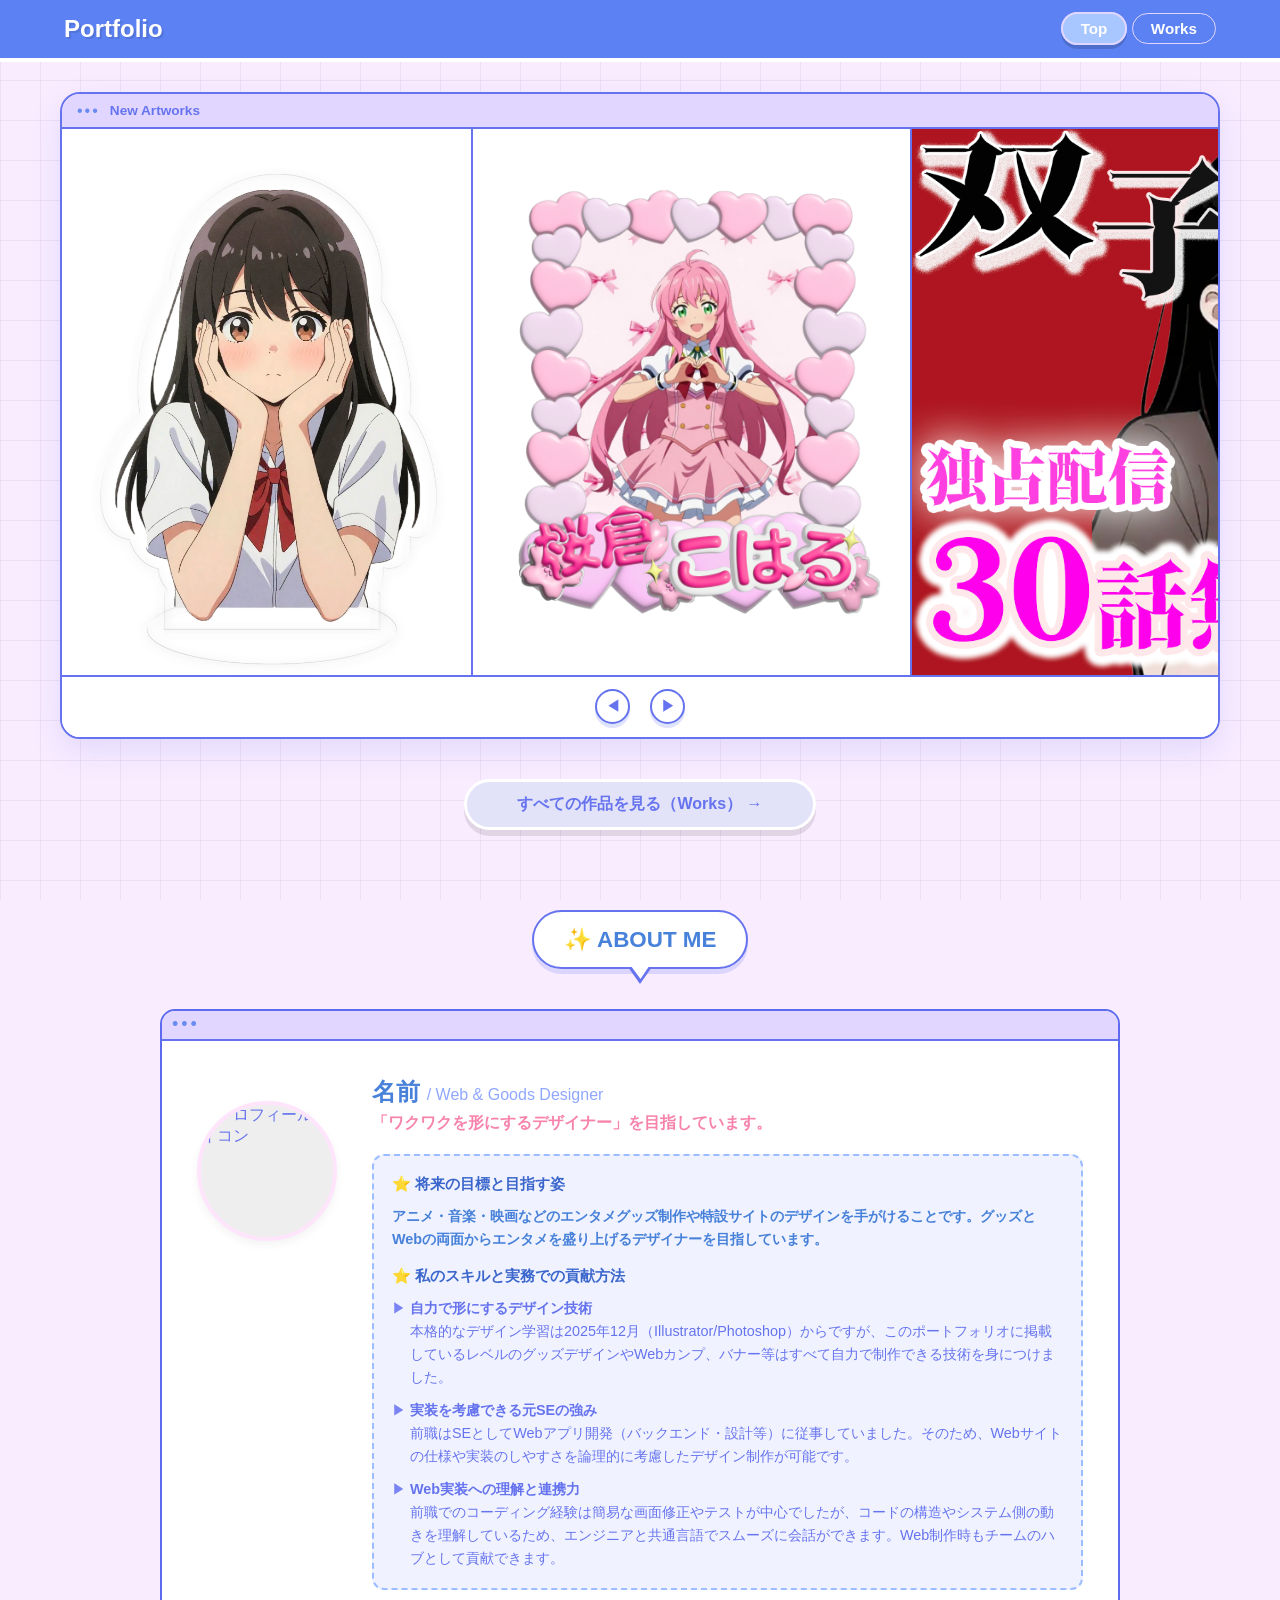
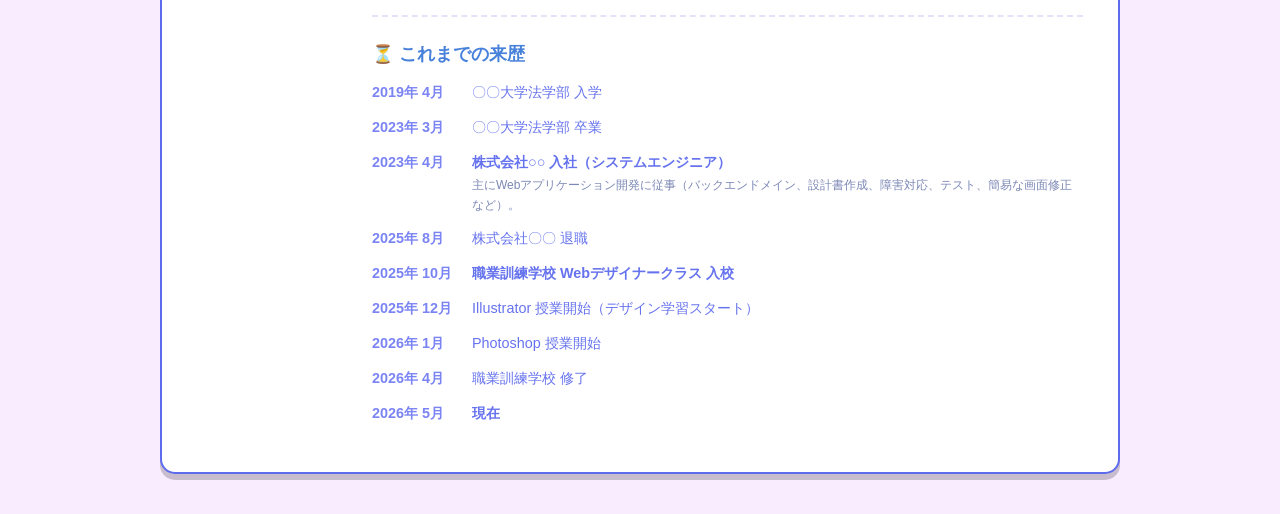
==== commit a16bab97: "Add files via upload" ====
--- a/index.html
+++ b/index.html
@@ -41,7 +41,6 @@
     </nav> -->
 
     <main style="padding-top: 20px;">
-
         <section class="hero-section">
             <div class="hero-window">
                 <div class="hero-header">
@@ -62,6 +61,11 @@
                     <button class="hero-arrow hero-next" id="hero-next-btn">▶</button>
                 </div>
             </div>
+            <div class="center-wrapper" style="margin-top: 40px;">
+                <a href="works.html" id="load-more" style="text-decoration: none; text-align: center; display: inline-block;">すべての作品を見る（Works） →</a>
+            </div>
+        </section>
+
         </section>
                 
         <div class="balloon-title-wrapper" id="about-section">
@@ -151,7 +155,7 @@
             </div>
         </div>
 
-        <section style="max-width: 1000px; margin: 60px auto 40px; padding: 0 20px;">
+        <!-- <section style="max-width: 1000px; margin: 60px auto 40px; padding: 0 20px;">
             <div class="balloon-title-wrapper">
                 <div class="title-balloon-box">
                     <h2 class="main-section-title balloon-title">✨ PICK UP WORKS</h2>
@@ -192,12 +196,8 @@
                         </div>
                     </div>
                 </div>
-            </div>
-
-            <div class="center-wrapper" style="margin-top: 40px;">
-                <a href="works.html" id="load-more" style="text-decoration: none; text-align: center; display: inline-block;">すべての作品を見る（Works） →</a>
-            </div>
-        </section>
+            </div> -->
+
     </main>
 
     <div id="detail-page" class="hidden">
--- a/style.css
+++ b/style.css
@@ -776,14 +776,14 @@
    ============================================================ */
 .hero-section {
     max-width: 1200px;
-    margin: 40px auto 60px;
+    margin: 10px auto 60px;
     padding: 0 20px;
     box-sizing: border-box;
 }
 
 .hero-window {
     background: #FFFFFF;
-    border: 4px solid #6673ee;
+    border: 2px solid #6673ee;
     border-radius: 20px;
     box-shadow: 0 12px 30px rgba(102, 115, 238, 0.15);
     overflow: hidden;
@@ -792,14 +792,14 @@
     flex-direction: column;
 }
 
-/* 1. ヒーロー専用ヘッダーのスタイル（太くしたい） */
+/* 1. ヒーロー専用ヘッダーのスタイル */
 .hero-header {
     background: #e1d6ff;
     height: 35px; /* ヒーローの高さ */
     padding-left: 15px;
     display: flex;
     align-items: center;
-    border-bottom: 4px solid #6673ee; /* 太い線 */
+    border-bottom: 2px solid #6673ee; 
 }
 
 .win-title-text {
@@ -816,7 +816,7 @@
     aspect-ratio: 19 / 9;
     overflow: hidden;
     position: relative;
-    border-bottom: 4px solid #6673ee;
+    border-bottom: 2px solid #6673ee;
     background: #FFFFFF;
 }
 
@@ -851,7 +851,7 @@
     width: 35px;
     height: 35px;
     background: #FFFFFF;
-    border: 3px solid #6673ee;
+    border: 2px solid #6673ee;
     color: #6673ee;
     border-radius: 50%;
     cursor: pointer;
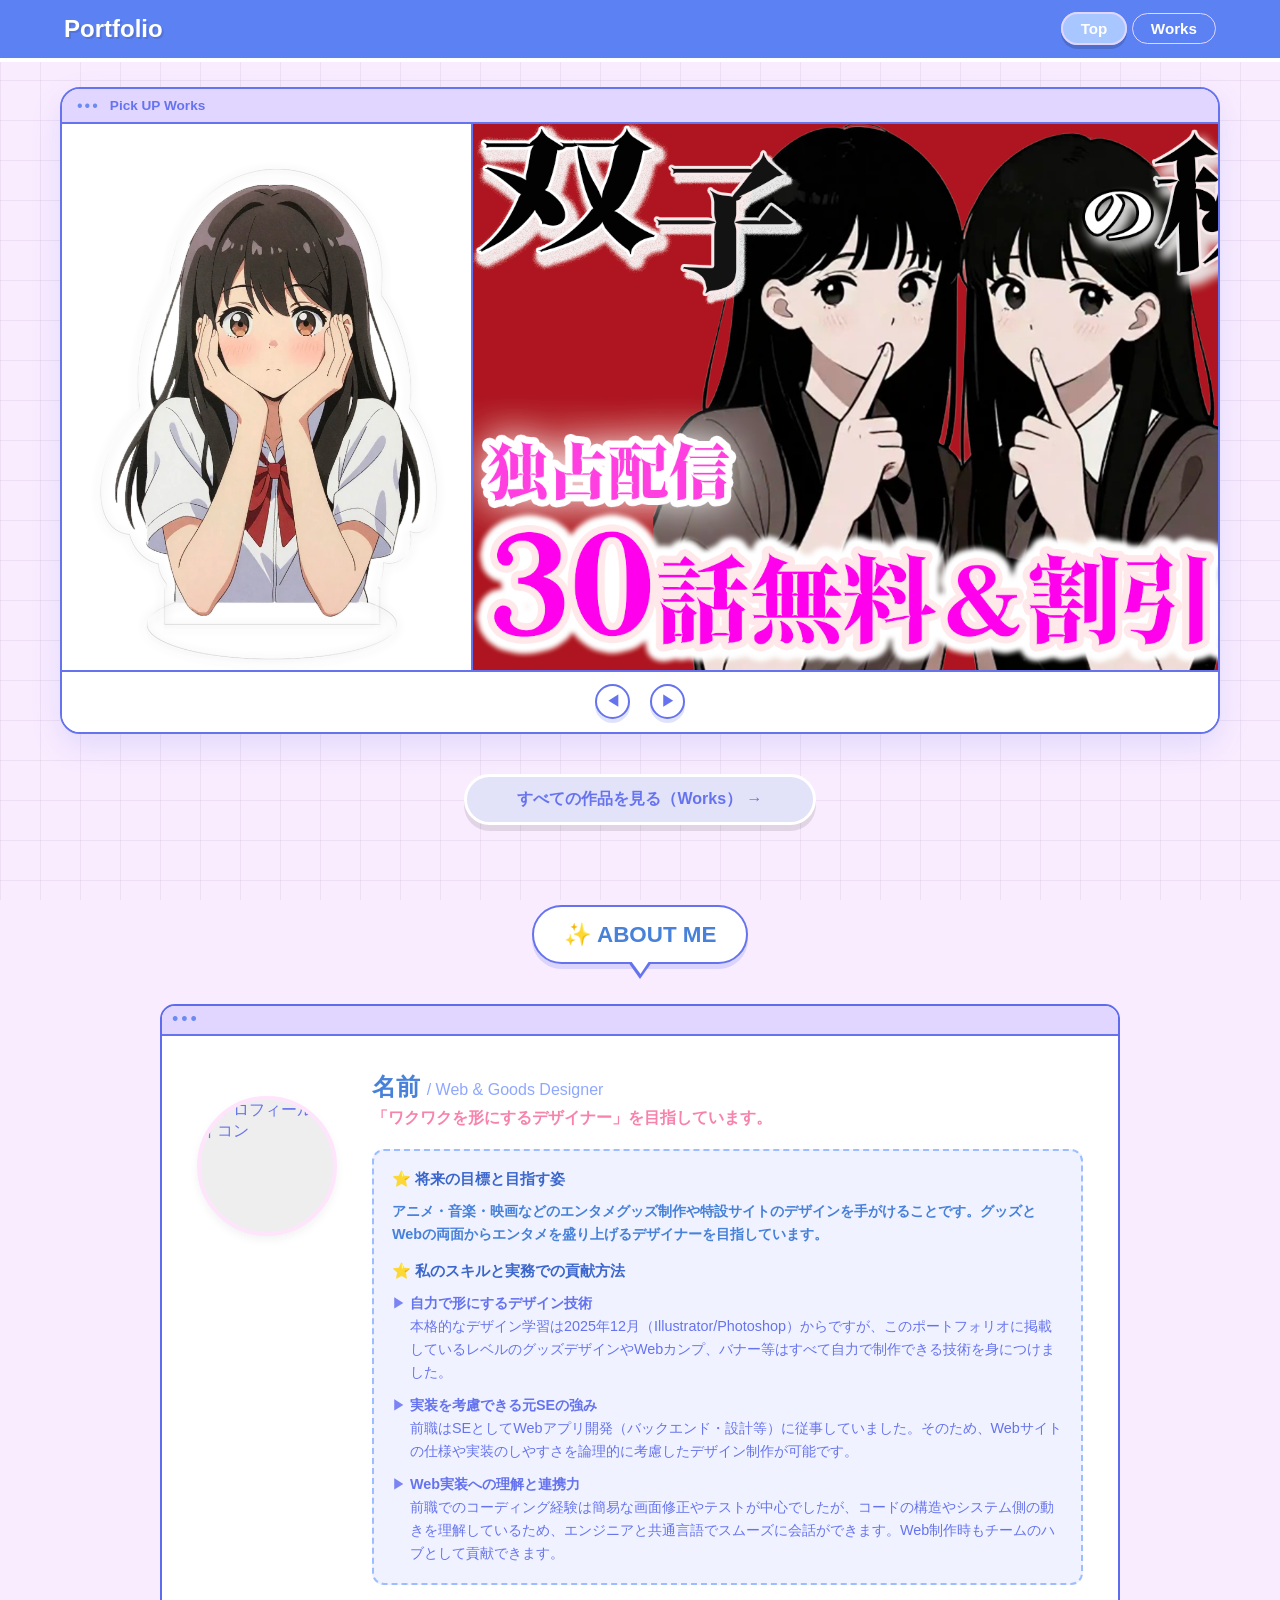
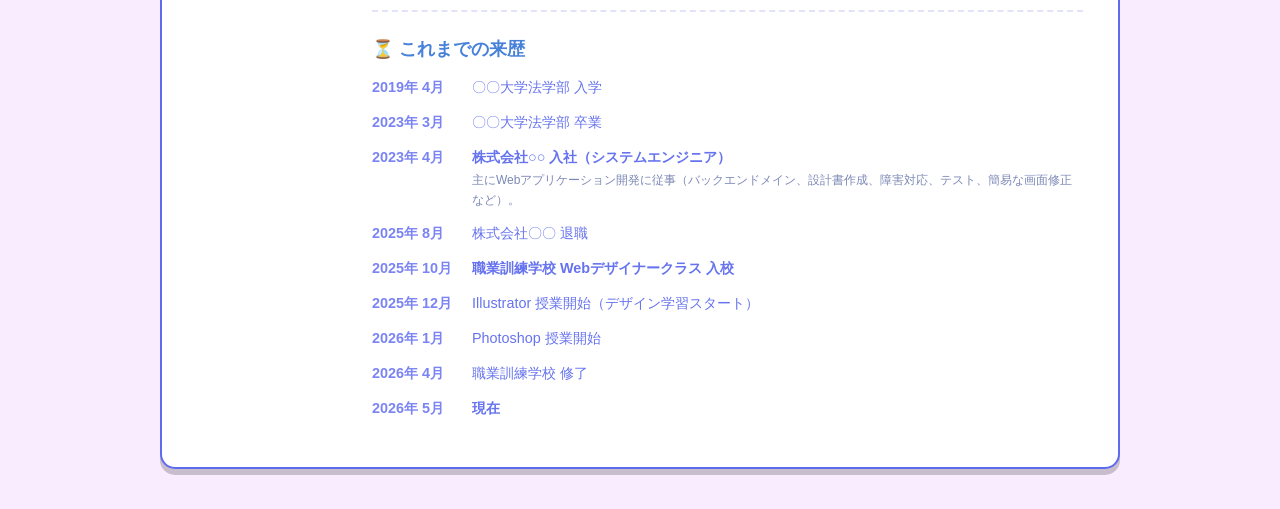
==== commit 3ccad058: "Add files via upload" ====
--- a/index.html
+++ b/index.html
@@ -45,14 +45,15 @@
             <div class="hero-window">
                 <div class="hero-header">
                     <span class="dots">•••</span>
-                    <span class="win-title-text">New Artworks</span>
+                    <span class="win-title-text">Pick UP Works</span>
                 </div>        
                 <div class="hero-slider-zone">
                     <div class="slider-track" id="hero-track">
                         <img src="image/akusutajk.png" alt="作品1">
-                        <img src="image/cardcase.png" alt="作品2">
-                        <img src="image/magagin_lp.png" alt="作品3">
-                        <img src="image/thumbnail.png" alt="作品4">
+                        <img src="image/magagin_lp.png" alt="作品2">
+                        <img src="image/cardcase.png" alt="作品3">
+                        <img src="image/utiwa.png" alt="作品4">
+                        <img src="image/thumbnail.png" alt="作品5">
                         </div>
                 </div>
                 
--- a/style.css
+++ b/style.css
@@ -230,32 +230,40 @@
    ============================================================ */
 .filter-tab-bar {
     display: flex;
-    gap: 10px;
-    flex-wrap: wrap;
+    gap: 5px; /* ボタン同士の隙間を少し狭める */
+    flex-wrap: nowrap; /* 改行を禁止する（ここが重要！） */
     justify-content: center;
-}
+    overflow-x: auto; /* 画面からはみ出る場合は横スクロールさせる */
+    padding-bottom: 10px; /* スクロールバーが見やすいように */
+    width: 100%;
+    -webkit-overflow-scrolling: touch; /* iOSでのスクロールを滑らかに */}
 
 .tab-btn {
     background: #FFFFFF;
     border: 2px solid #9cbdff;
     color: #6a8bf1;
-    padding: 8px 25px;
+    padding: 8px 20px;
     border-radius: 50px;
     cursor: pointer;
     font-weight: bold;
     font-family: inherit;
     transition: 0.3s;
     box-shadow: 0 4px 0 rgba(0, 0, 0, 0.1);
+    font-size: 0.85rem; /* スマホ用にフォントも少し小さく */
+    white-space: nowrap; /* 文字が折り返さないようにする */
 }
 
 .tab-btn:hover {
-    transform: translateY(-2px);
+    background-color: #f0f7ff; /* ホバー時の背景色を追加して反応をわかりやすく */
+    color: #4781d9; /* テキストカラーを濃く */
+    border-color: #4781d9; /* 境界線を濃く */
+    box-shadow: 0 6px 0 rgba(0, 0, 0, 0.1); /* 影を少し太くして浮き上がりを表現 */
 }
 
 .tab-btn.active {
     background: #4781d9;
     color: #FFFFFF;
-    transform: translateY(2px);
+    border-color: #4781d9;
     box-shadow: 0 2px 0 rgba(0, 0, 0, 0.1);
 }
 
@@ -583,10 +591,10 @@
 .balloon-text::before {
     content: "";
     position: absolute;
-    left: -10px;
-    top: 22px;
+    left: -12px; /* 枠線の太さを考慮して調整 */
+    top: 25px;
     border-style: solid;
-    border-width: 8px 10px 8px 0;
+    border-width: 9px 12px 9px 0;
     border-color: transparent #b8baff transparent transparent;
     z-index: 1;
 }
@@ -594,10 +602,11 @@
 .balloon-text::after {
     content: "";
     position: absolute;
-    left: -8px;
-    top: 22px;
+    /* 枠から離れないよう、leftをマイナス方向に調整します */
+    left: -10px; 
+    top: 25px;
     border-style: solid;
-    border-width: 8px 10px 8px ;
+    border-width: 9px 12px 9px 0;
     border-color: transparent #eef7ff transparent transparent;
     z-index: 2;
 }
@@ -776,7 +785,7 @@
    ============================================================ */
 .hero-section {
     max-width: 1200px;
-    margin: 10px auto 60px;
+    margin: 5px auto 60px;
     padding: 0 20px;
     box-sizing: border-box;
 }
@@ -974,7 +983,7 @@
     }
 
     .hero-section {
-        margin: 85px auto 20px !important;
+        margin: 5px auto 20px !important;
         padding: 0 15px;
     }
 
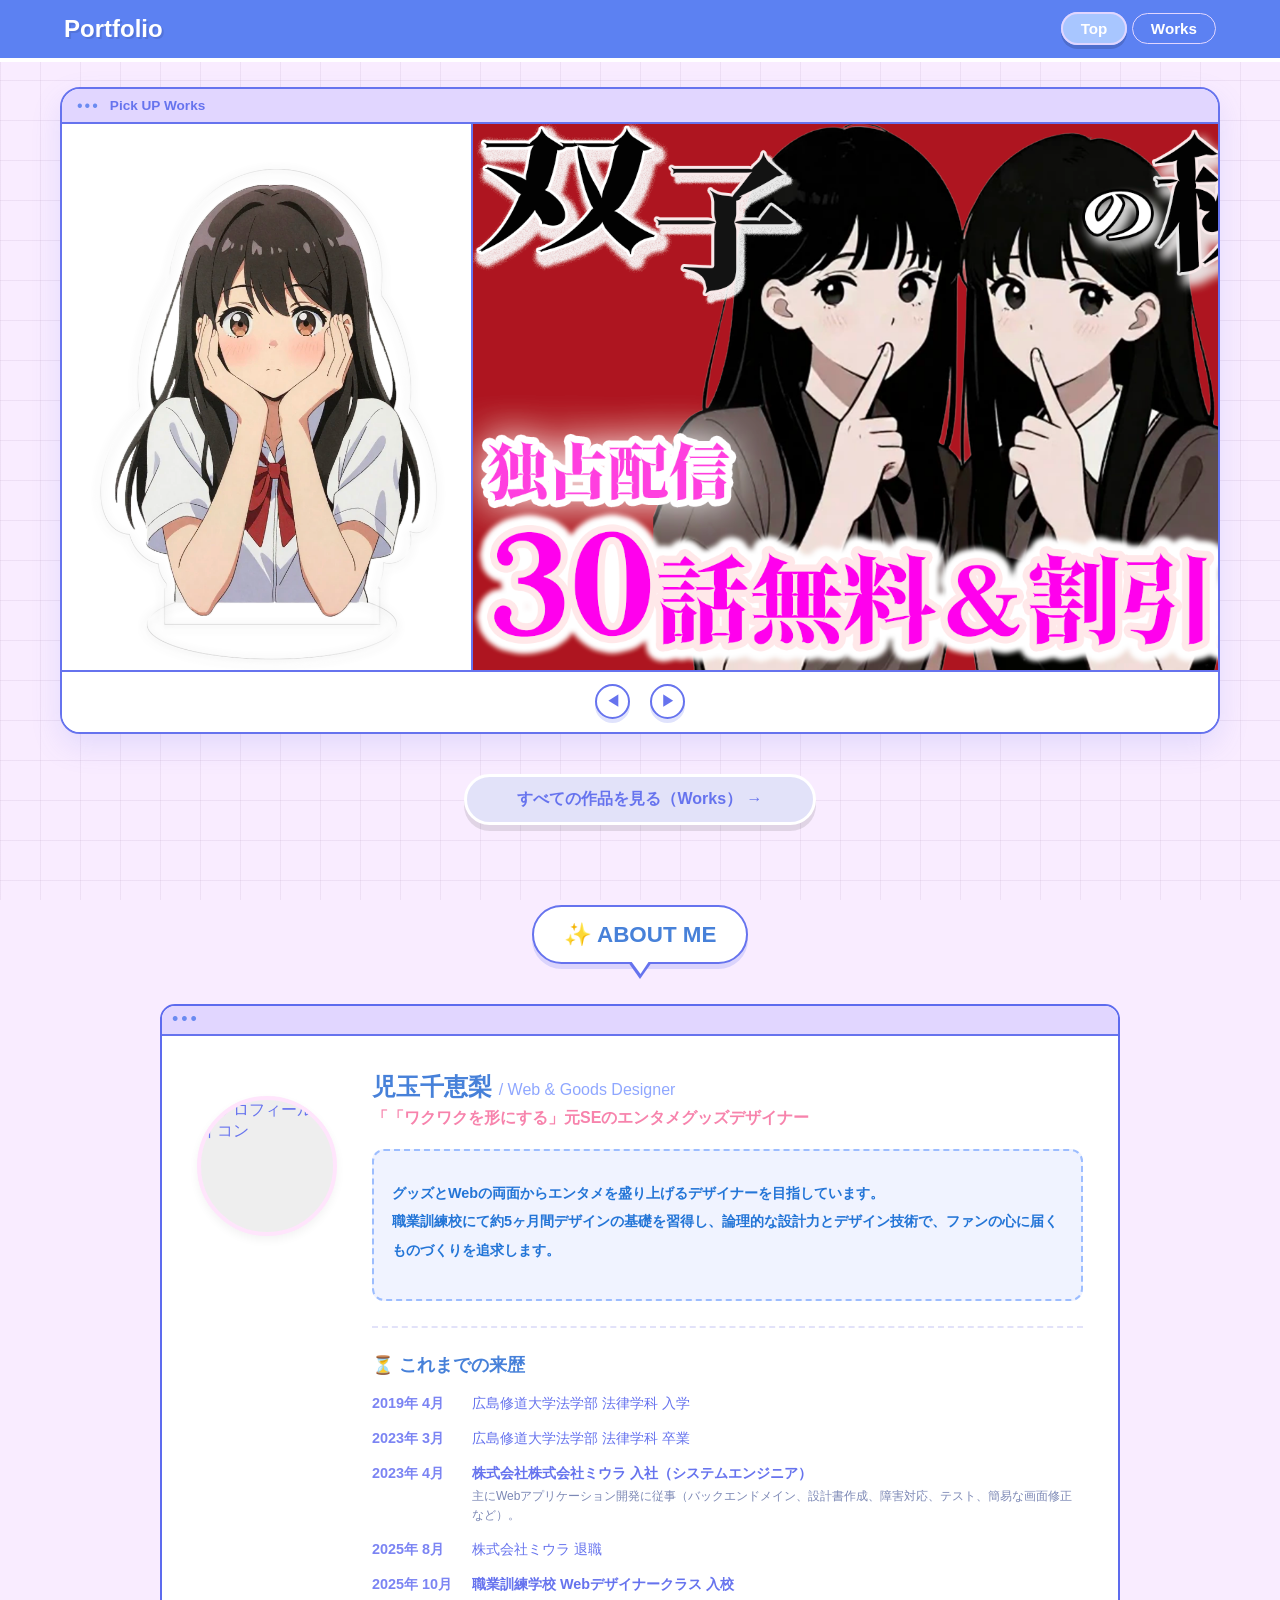
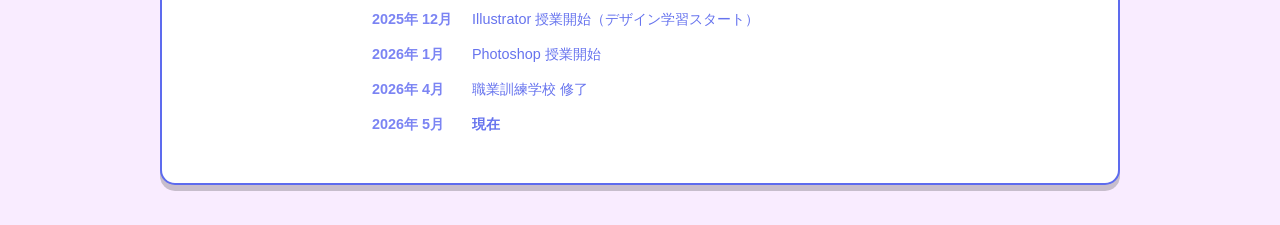
==== commit 478e066a: "Add files via upload" ====
--- a/index.html
+++ b/index.html
@@ -4,7 +4,7 @@
 <head>
     <meta charset="UTF-8">
     <meta name="viewport" content="width=device-width, initial-scale=1.0">
-    <title>Portfolio</title>
+    <title>Portfolio | TOP</title>
     <link rel="stylesheet" href="style.css">
     <link rel="stylesheet" href="https://fonts.googleapis.com/css2?family=Kosugi+Maru&family=Potta+One&display=swap">
     <link rel="stylesheet" href="https://cdnjs.cloudflare.com/ajax/libs/font-awesome/6.5.1/css/all.min.css">
@@ -86,15 +86,15 @@
                     </div>
 
                     <div class="profile-text">
-                        <h2>名前 <span class="job-sub">/ Web & Goods Designer</span></h2>
-                        <p class="intro-lead">「ワクワクを形にするデザイナー」を目指しています。</p>
+                        <h2>児玉千恵梨 <span class="job-sub">/ Web & Goods Designer</span></h2>
+                        <p class="intro-lead">「「ワクワクを形にする」元SEのエンタメグッズデザイナー</p>
 
                         <div class="strength-box">
-                            <p class="box-title">⭐️ 将来の目標と目指す姿</p>
-                            <p style="font-size: 0.9rem; line-height: 1.6; margin-bottom: 15px; font-weight: bold; color: #4781d9;">
-                                アニメ・音楽・映画などのエンタメグッズ制作や特設サイトのデザインを手がけることです。グッズとWebの両面からエンタメを盛り上げるデザイナーを目指しています。</p>
-
-                            <p class="box-title">⭐️ 私のスキルと実務での貢献方法</p>
+                            <p class="box-title"></p>
+                            <p style="font-size: 0.9rem; line-height: 2; margin-bottom: 16px; font-weight: bold; color: #2375d7;">
+                                グッズとWebの両面からエンタメを盛り上げるデザイナーを目指しています。<br> 職業訓練校にて約5ヶ月間デザインの基礎を習得し、論理的な設計力とデザイン技術で、ファンの心に届くものづくりを追求します。</p>
+
+                            <!-- <p class="box-title">⭐️ 私のスキルと実務での貢献方法</p>
                             <ul>
                                 <li><strong>自力で形にするデザイン技術<br></strong>本格的なデザイン学習は2025年12月（Illustrator/Photoshop）からですが、このポートフォリオに掲載しているレベルのグッズデザインやWebカンプ、バナー等はすべて自力で制作できる技術を身につけました。
                                 </li>
@@ -102,7 +102,7 @@
                                 </li>
                                 <li><strong>Web実装への理解と連携力<br></strong>前職でのコーディング経験は簡易な画面修正やテストが中心でしたが、コードの構造やシステム側の動きを理解しているため、エンジニアと共通言語でスムーズに会話ができます。Web制作時もチームのハブとして貢献できます。
                                 </li>
-                            </ul>
+                            </ul> -->
                         </div>
 
                         <hr class="profile-divider">
@@ -112,22 +112,22 @@
                             <ul class="history-list">
                                 <li>
                                     <span class="history-date">2019年 4月</span>
-                                    <span class="history-event">〇〇大学法学部 入学</span>
+                                    <span class="history-event">広島修道大学法学部 法律学科 入学</span>
                                 </li>
                                 <li>
                                     <span class="history-date">2023年 3月</span>
-                                    <span class="history-event">〇〇大学法学部 卒業</span>
+                                    <span class="history-event">広島修道大学法学部 法律学科  卒業</span>
                                 </li>
                                 <li>
                                     <span class="history-date">2023年 4月</span>
                                     <span class="history-event">
-                                        <strong>株式会社○○ 入社（システムエンジニア）</strong><br>
+                                        <strong>株式会社株式会社ミウラ 入社（システムエンジニア）</strong><br>
                                         <small>主にWebアプリケーション開発に従事（バックエンドメイン、設計書作成、障害対応、テスト、簡易な画面修正など）。</small>
                                     </span>
                                 </li>
                                 <li>
                                     <span class="history-date">2025年 8月</span>
-                                    <span class="history-event">株式会社〇〇 退職</span>
+                                    <span class="history-event">株式会社ミウラ 退職</span>
                                 </li>
                                 <li>
                                     <span class="history-date">2025年 10月</span>
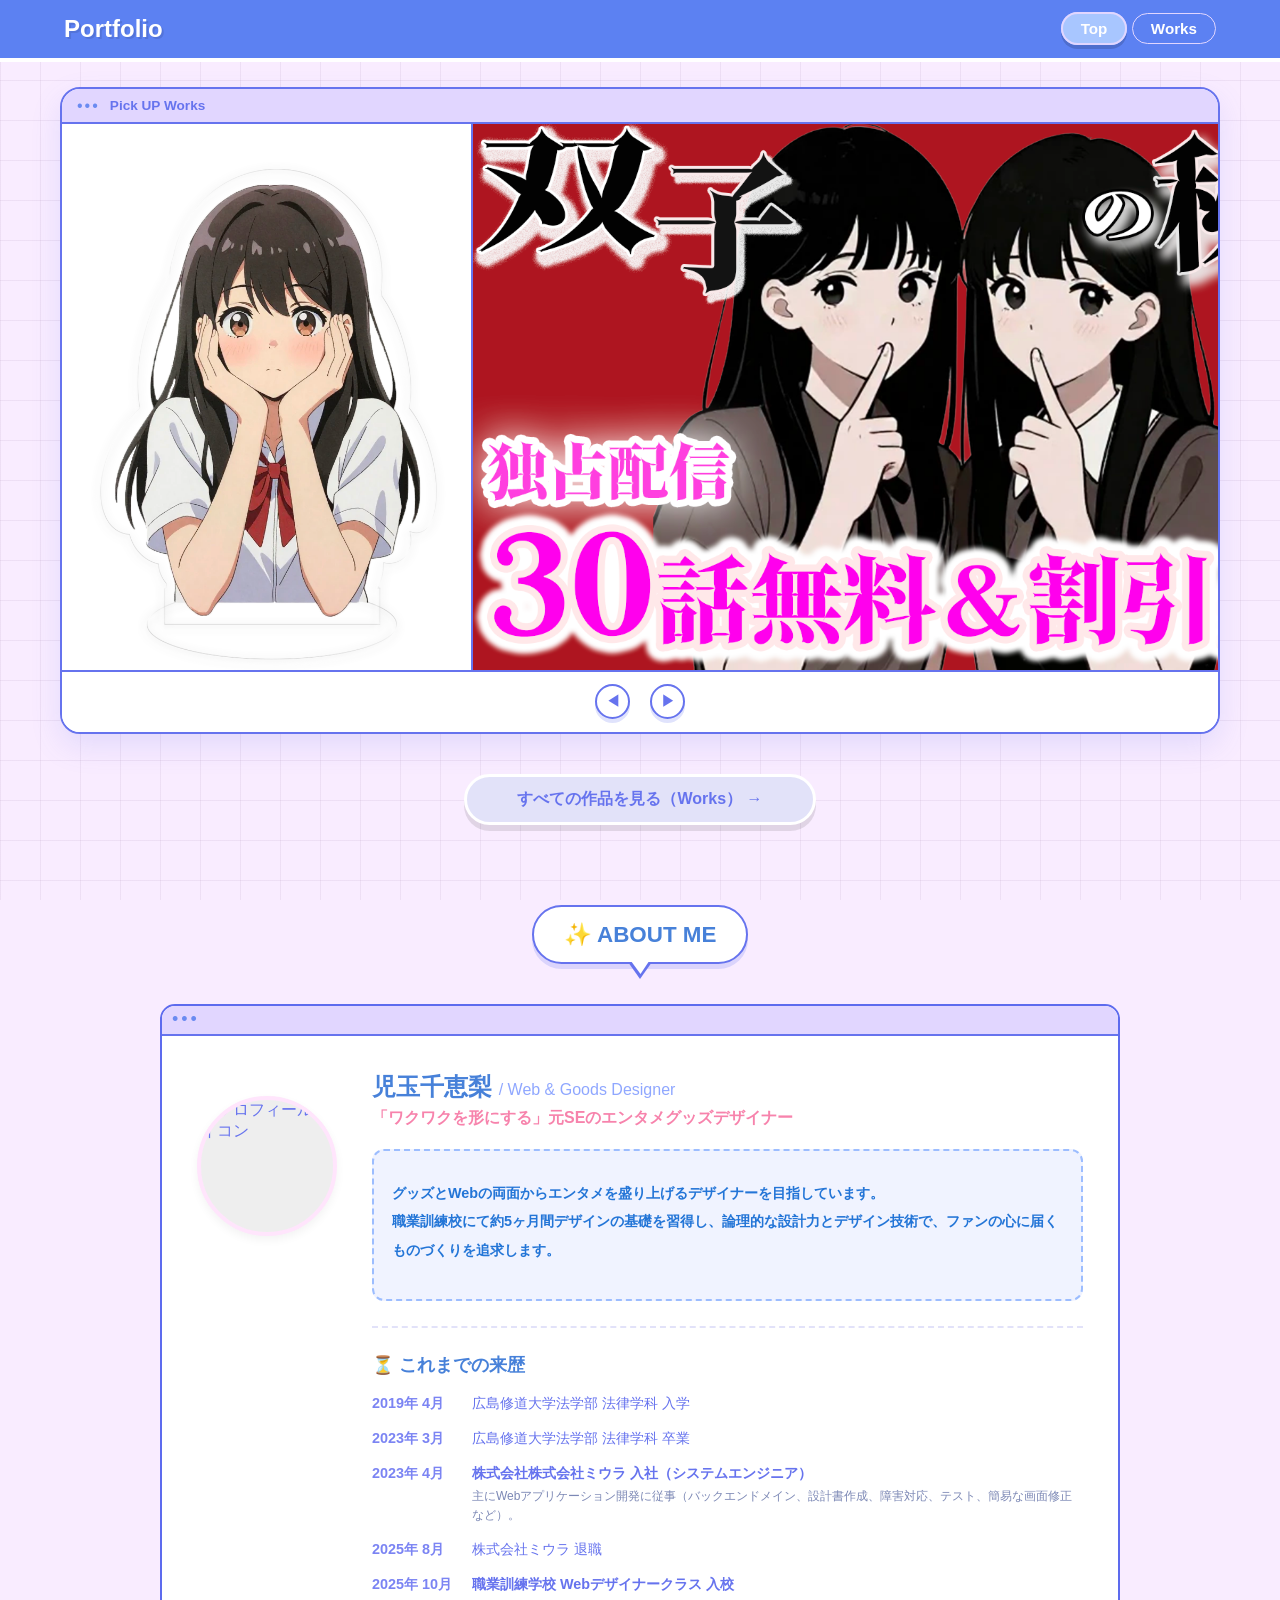
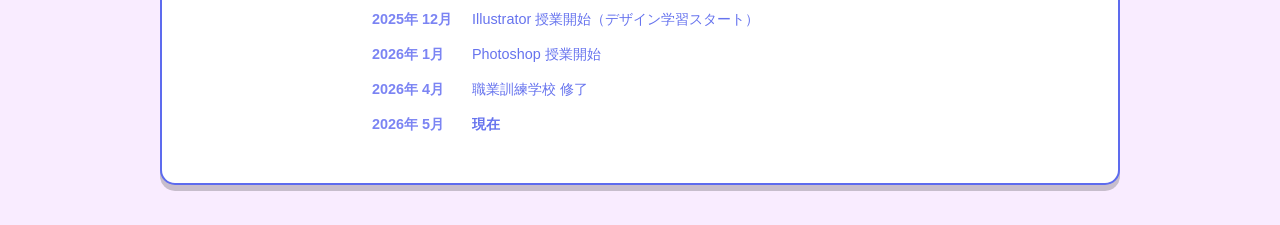
==== commit 4bcca80d: "Add files via upload" ====
--- a/index.html
+++ b/index.html
@@ -87,7 +87,7 @@
 
                     <div class="profile-text">
                         <h2>児玉千恵梨 <span class="job-sub">/ Web & Goods Designer</span></h2>
-                        <p class="intro-lead">「「ワクワクを形にする」元SEのエンタメグッズデザイナー</p>
+                        <p class="intro-lead">「ワクワクを形にする」元SEのエンタメグッズデザイナー</p>
 
                         <div class="strength-box">
                             <p class="box-title"></p>
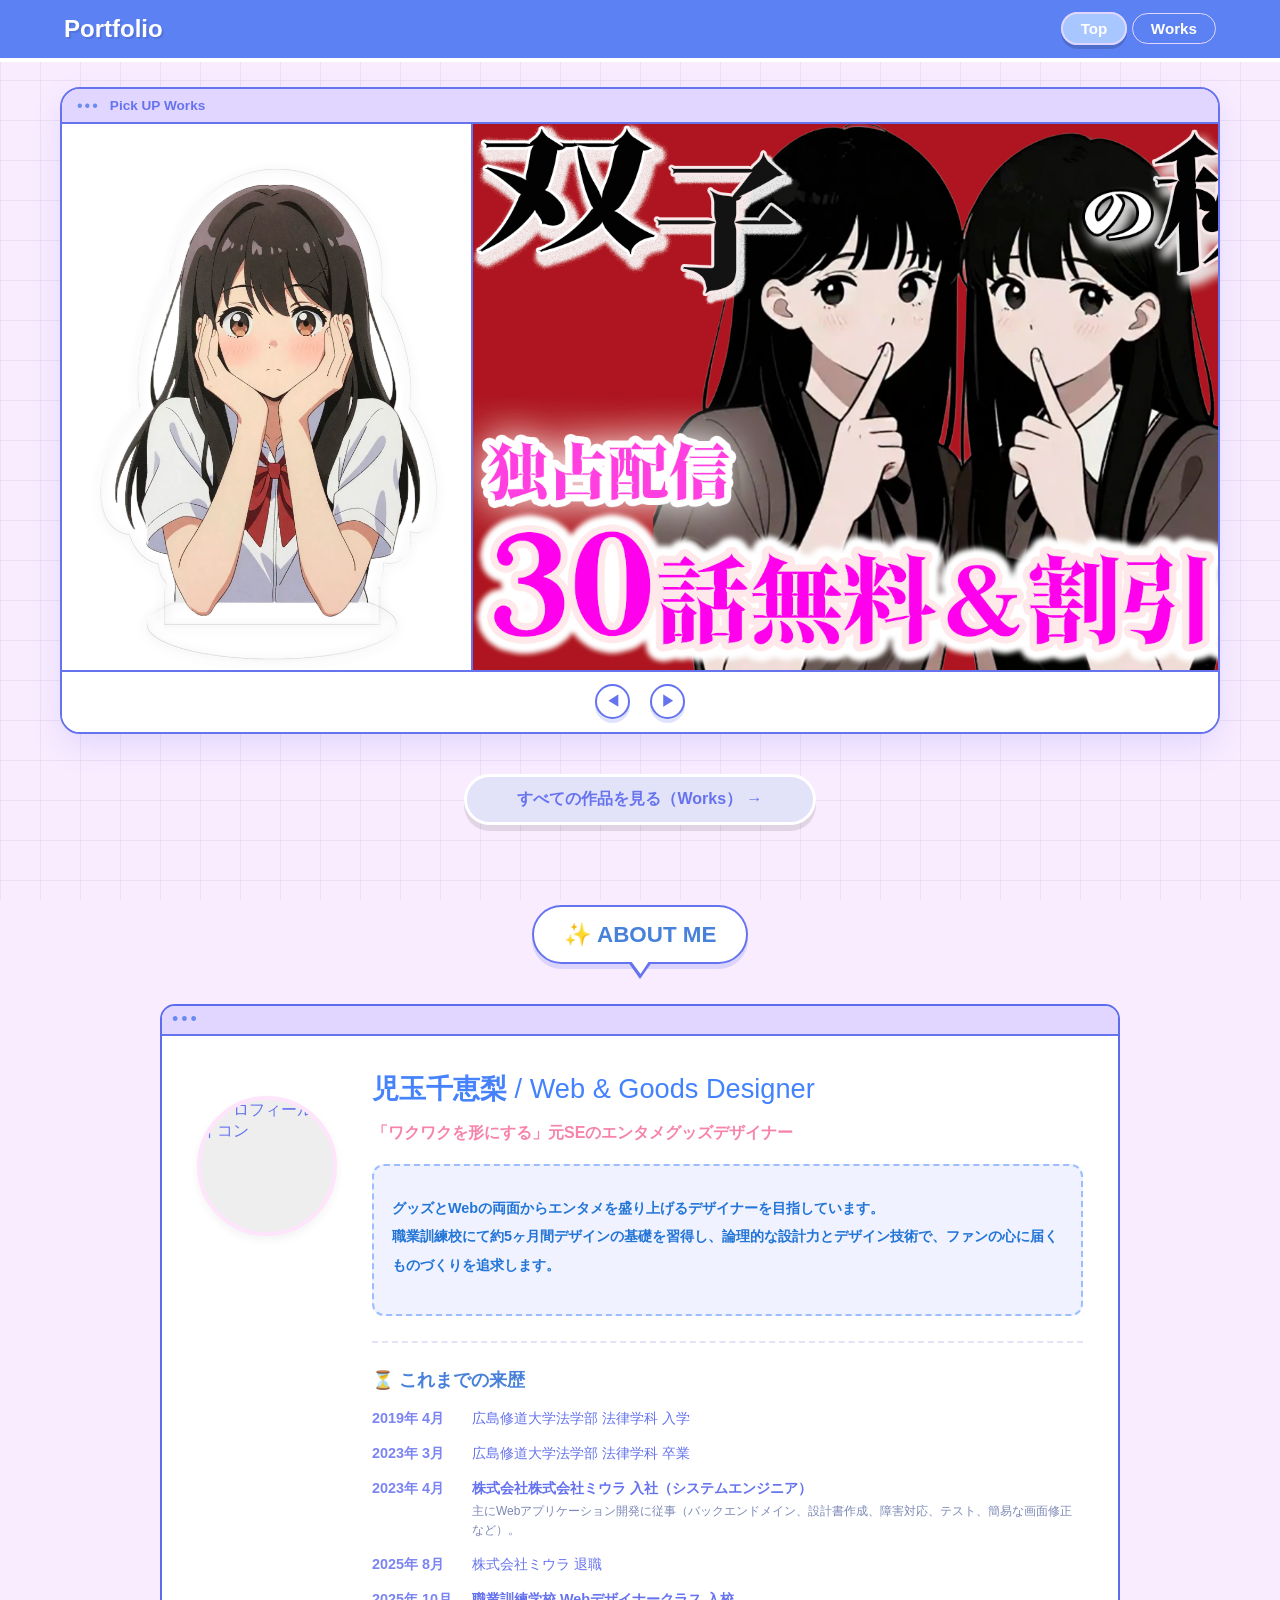
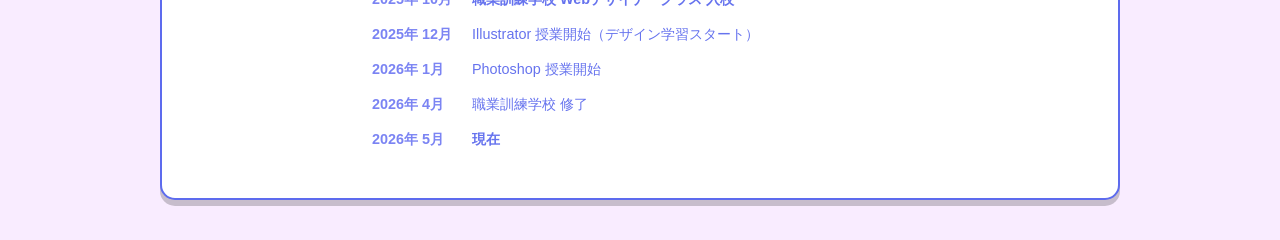
==== commit 55e1780d: "Add files via upload" ====
--- a/index.html
+++ b/index.html
@@ -51,7 +51,7 @@
                     <div class="slider-track" id="hero-track">
                         <img src="image/akusutajk.png" alt="作品1">
                         <img src="image/magagin_lp.png" alt="作品2">
-                        <img src="image/cardcase.png" alt="作品3">
+                        <img src="image/cardcase_grean.png" alt="作品3">
                         <img src="image/utiwa.png" alt="作品4">
                         <img src="image/thumbnail.png" alt="作品5">
                         </div>
--- a/style.css
+++ b/style.css
@@ -679,21 +679,23 @@
 }
 
 .profile-text h2 {
-    font-size: 1.5rem;
+    font-size: 1.7rem;
     margin-bottom: 5px;
-    color: #4781d9;
+    color: #4582fc;
 }
 
 .job-sub {
-    font-size: 1rem;
-    color: #8fa7ff;
+    font-size: 1.7rem;
+    color: #4382ff;
     font-weight: normal;
+    margin-bottom: 20px;
 }
 
 .intro-lead {
     font-size: 1rem;
     font-weight: bold;
     margin-bottom: 20px;
+    margin-top: 16px;
     color: #f783ac;
 }
 
